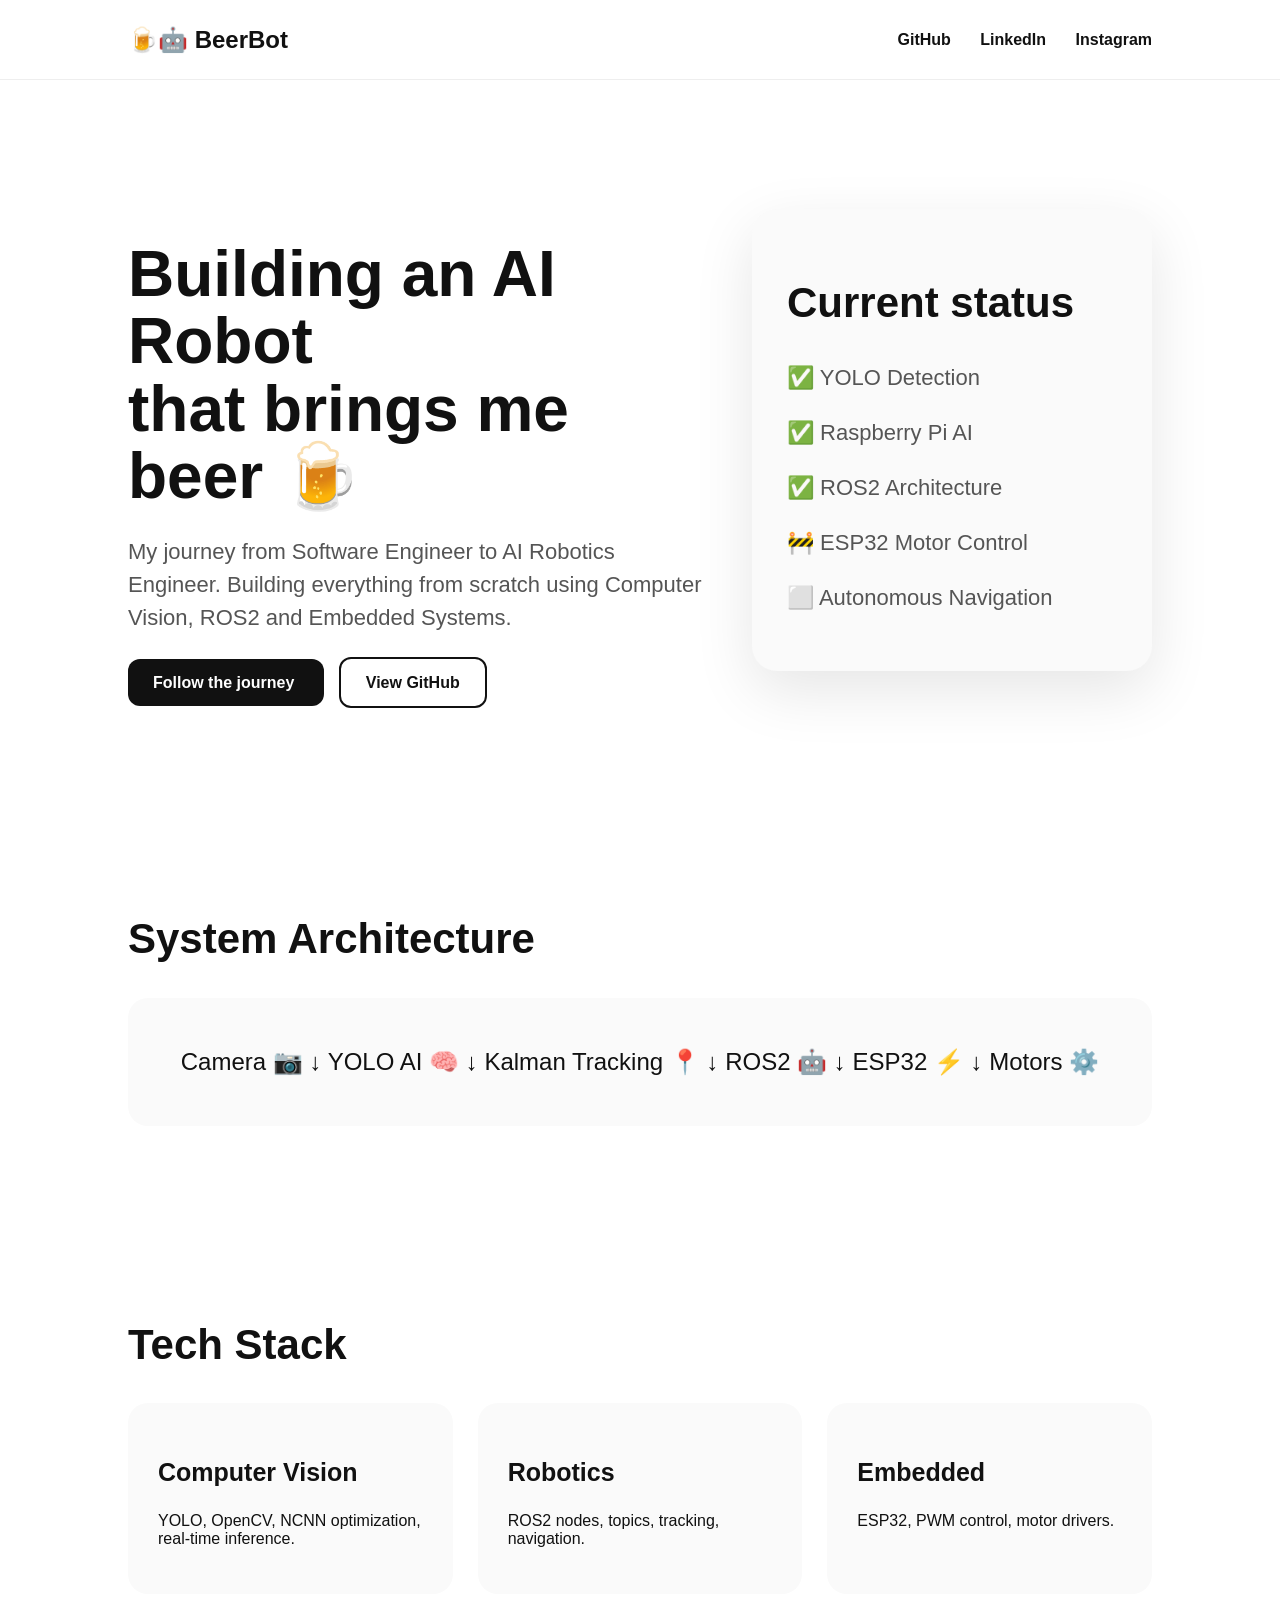
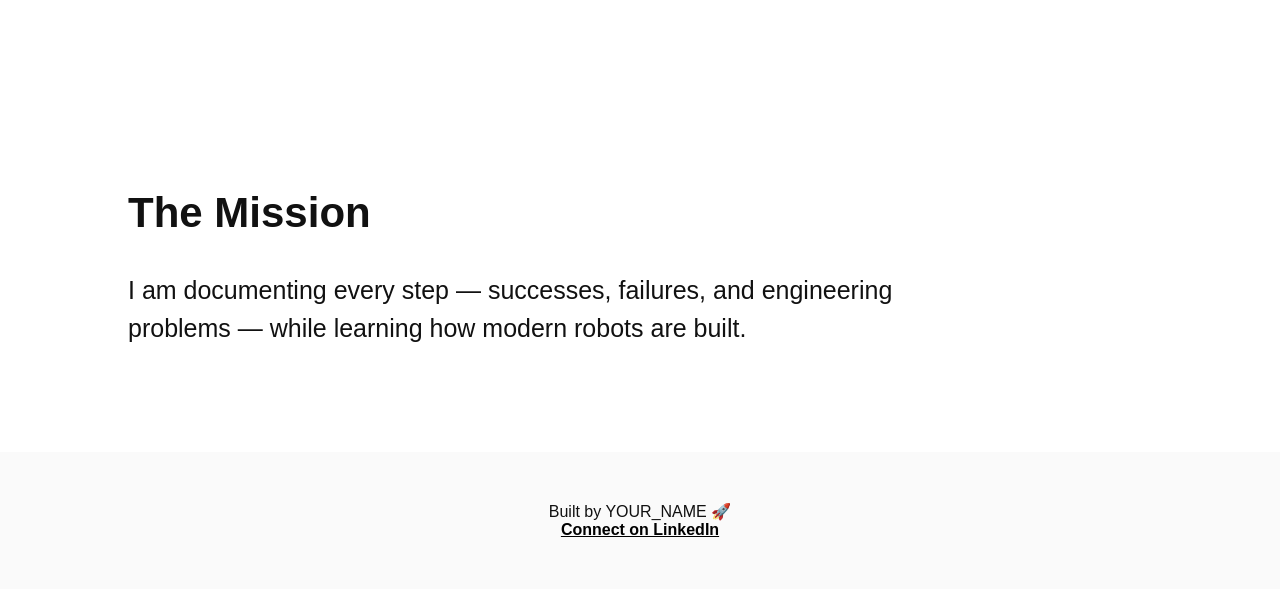
==== docs/index.html @ 92f9ce29 "second version" ====
<!DOCTYPE html>
<html lang="en">

<head>
    <meta charset="UTF-8">

    <title>AI Beer Robot</title>

    <link rel="stylesheet" href="style.css">
</head>


<body>

<nav>
    <div class="logo">
        🍺🤖 BeerBot
    </div>

    <div class="links">
        <a href="https://github.com/samrondzel/beer_robot">GitHub</a>
        <a href="https://www.linkedin.com/in/samrondel/">LinkedIn</a>
        <a href="https://www.instagram.com/samrondzel/">Instagram</a>
    </div>
</nav>


<section class="hero">

    <div>

        <h1>
            Building an AI Robot<br>
            that brings me beer 🍺
        </h1>

        <p>
            My journey from Software Engineer to AI Robotics Engineer.
            Building everything from scratch using Computer Vision,
            ROS2 and Embedded Systems.
        </p>


        <div class="buttons">

            <a class="primary" href="#">
                Follow the journey
            </a>

            <a class="secondary" href="#">
                View GitHub
            </a>

        </div>

    </div>


    <div class="robot-card">

        <h2>Current status</h2>

        <p>✅ YOLO Detection</p>
        <p>✅ Raspberry Pi AI</p>
        <p>✅ ROS2 Architecture</p>
        <p>🚧 ESP32 Motor Control</p>
        <p>⬜ Autonomous Navigation</p>

    </div>


</section>



<section>

<h2>System Architecture</h2>


<div class="architecture">

Camera 📷

↓

YOLO AI 🧠

↓

Kalman Tracking 📍

↓

ROS2 🤖

↓

ESP32 ⚡

↓

Motors ⚙️

</div>

</section>



<section>

<h2>Tech Stack</h2>


<div class="grid">


<div class="card">
<h3>Computer Vision</h3>
<p>
YOLO, OpenCV, NCNN optimization,
real-time inference.
</p>
</div>


<div class="card">
<h3>Robotics</h3>
<p>
ROS2 nodes, topics, tracking,
navigation.
</p>
</div>


<div class="card">
<h3>Embedded</h3>
<p>
ESP32, PWM control,
motor drivers.
</p>
</div>


</div>

</section>



<section>

<h2>The Mission</h2>

<p class="big-text">

I am documenting every step — successes, failures,
and engineering problems — while learning how modern robots are built.

</p>


</section>


<footer>

Built by YOUR_NAME 🚀

<br>

<a href="https://linkedin.com/in/YOUR_LINKEDIN">
Connect on LinkedIn
</a>

</footer>



</body>

</html>
---- docs/style.css ----
* {
    box-sizing: border-box;
}


body {

    margin: 0;

    font-family:
    -apple-system,
    BlinkMacSystemFont,
    "Segoe UI",
    Arial,
    sans-serif;

    background: white;

    color: #111;

}



nav {

    height: 80px;

    display: flex;

    justify-content: space-between;

    align-items: center;

    padding:

    0 10%;

    border-bottom:

    1px solid #eee;

}



.logo {

    font-size: 24px;

    font-weight: 800;

}



.links a {

    margin-left: 25px;

    color: #111;

    text-decoration: none;

    font-weight: 600;

}





.hero {

    min-height: 80vh;

    display: grid;

    grid-template-columns:

    1fr 400px;

    gap: 50px;

    align-items: center;

    padding:

    80px 10%;

}



h1 {

    font-size:

    64px;

    line-height:

    1.05;

    margin-bottom:

    25px;

}



.hero p {

    font-size:

    22px;

    line-height:

    1.5;

    color:

    #555;

}





.buttons {

    margin-top:

    40px;

}



.buttons a {

    padding:

    15px 25px;

    border-radius:

    12px;

    margin-right:

    15px;

    text-decoration:

    none;

    font-weight:

    bold;

}



.primary {

    background:

    #111;

    color:

    white;

}



.secondary {

    border:

    2px solid #111;

    color:

    #111;

}





.robot-card {

    background:

    #fafafa;

    padding:

    35px;

    border-radius:

    25px;

    box-shadow:

    0 20px 60px rgba(0,0,0,.1);

}



section {

    padding:

    80px 10%;

}



section h2 {

    font-size:

    42px;

}



.architecture {

    background:

    #fafafa;

    padding:

    40px;

    border-radius:

    20px;

    font-size:

    24px;

    line-height:

    2;

    text-align:

    center;

}





.grid {

    display:

    grid;

    grid-template-columns:

    repeat(3,1fr);

    gap:

    25px;

}



.card {

    padding:

    30px;

    border-radius:

    20px;

    background:

    #fafafa;

}



.card h3 {

    font-size:

    25px;

}



.big-text {

    max-width:

    800px;

    font-size:

    25px;

    line-height:

    1.5;

}



footer {

    padding:

    50px;

    text-align:

    center;

    background:

    #fafafa;

}



footer a {

    color:

    black;

    font-weight:

    bold;

}






@media(max-width:900px){


.hero {

grid-template-columns:

1fr;

}


.grid {

grid-template-columns:

1fr;

}


h1 {

font-size:

45px;

}


}
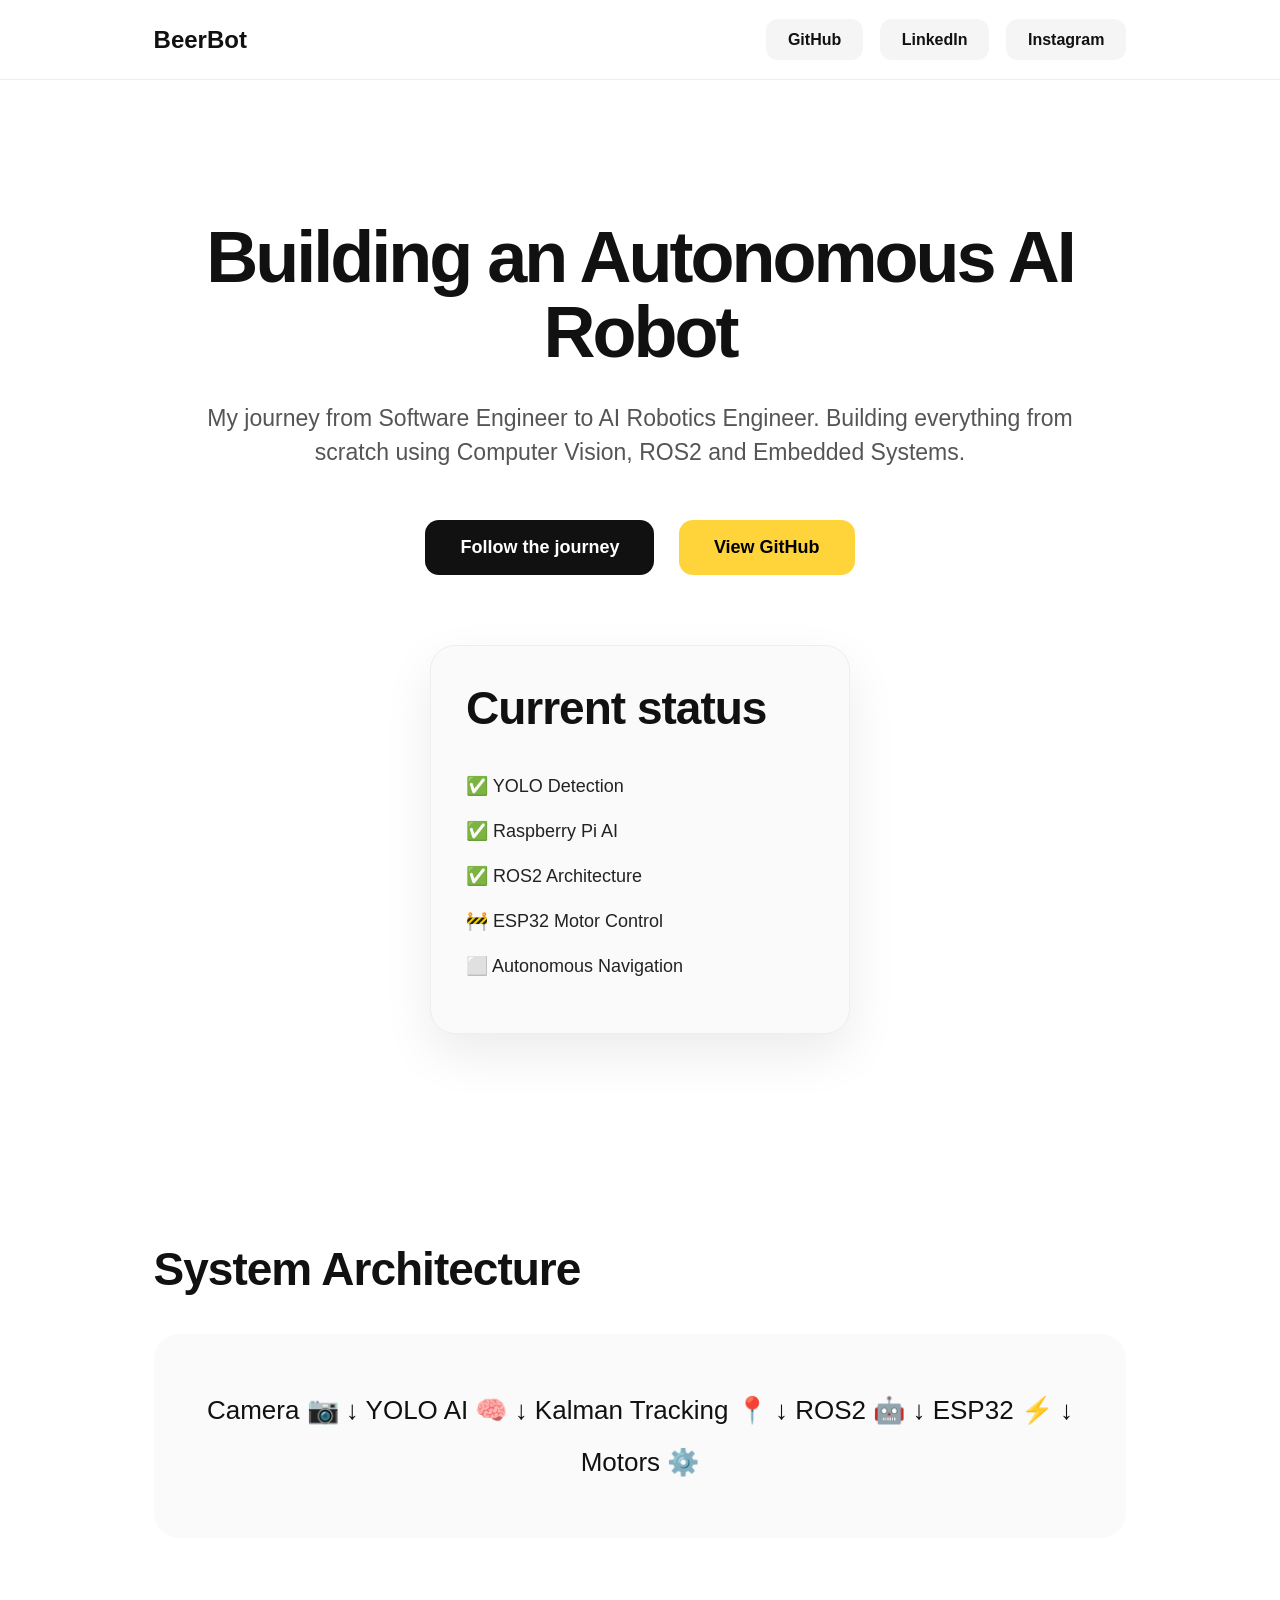
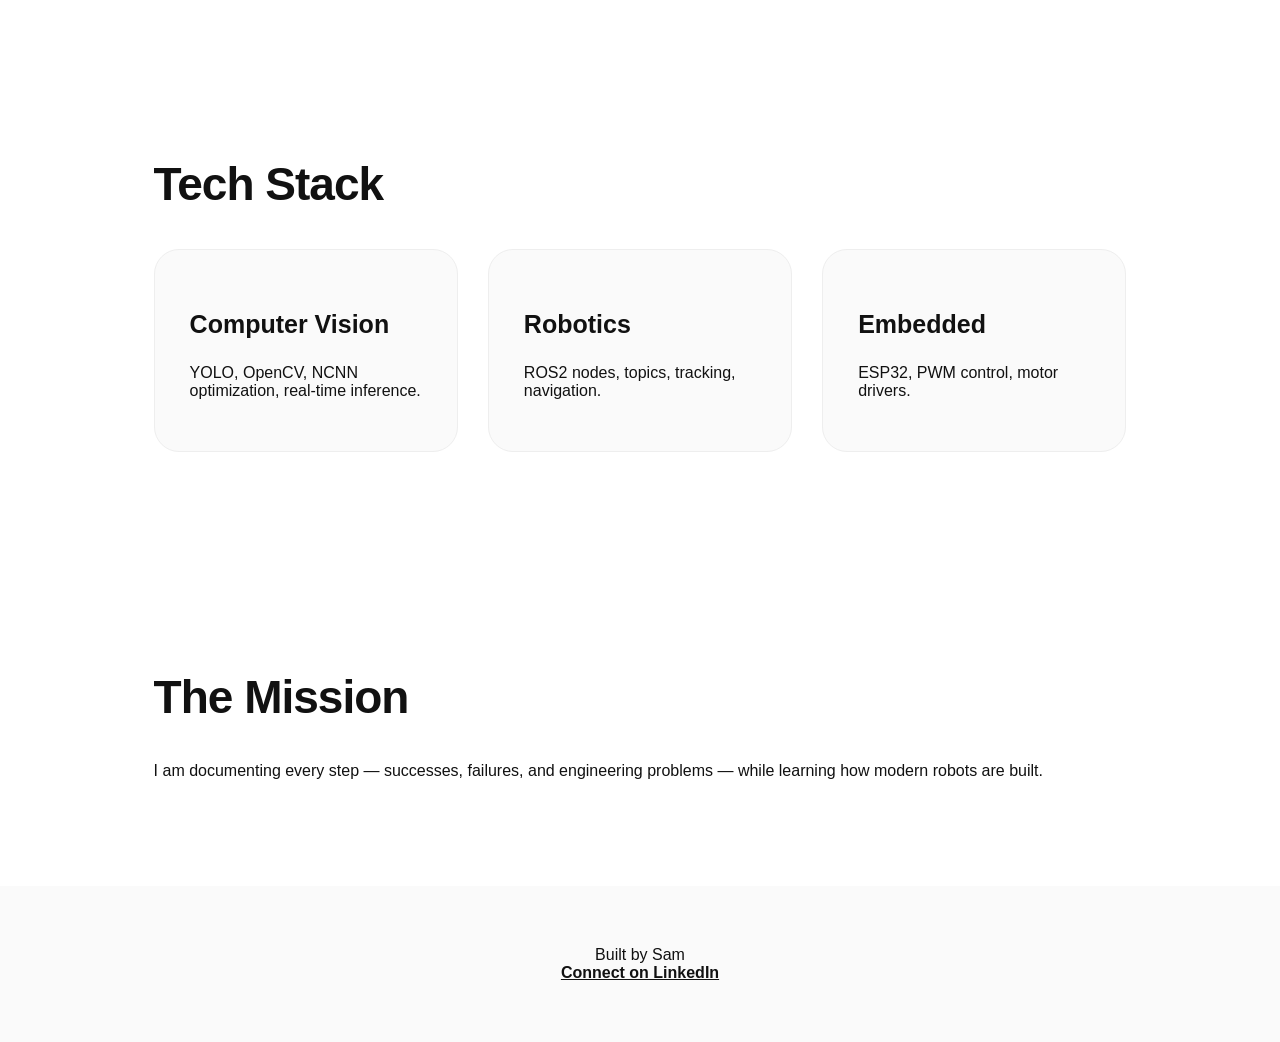
==== commit 385ea68e: "corrected html" ====
--- a/docs/index.html
+++ b/docs/index.html
@@ -14,7 +14,7 @@
 
 <nav>
     <div class="logo">
-        🍺🤖 BeerBot
+        BeerBot
     </div>
 
     <div class="links">
@@ -30,8 +30,7 @@
     <div>
 
         <h1>
-            Building an AI Robot<br>
-            that brings me beer 🍺
+            Building an Autonomous AI Robot
         </h1>
 
         <p>
@@ -166,11 +165,11 @@
 
 <footer>
 
-Built by YOUR_NAME 🚀
+Built by Sam
 
 <br>
 
-<a href="https://linkedin.com/in/YOUR_LINKEDIN">
+<a href="https://www.linkedin.com/in/samrondel/">
 Connect on LinkedIn
 </a>
 
--- a/docs/style.css
+++ b/docs/style.css
@@ -2,401 +2,347 @@
     box-sizing: border-box;
 }
 
-
 body {
-
     margin: 0;
 
     font-family:
-    -apple-system,
-    BlinkMacSystemFont,
-    "Segoe UI",
-    Arial,
-    sans-serif;
+        -apple-system,
+        BlinkMacSystemFont,
+        "Segoe UI",
+        Arial,
+        sans-serif;
+
+    background: #ffffff;
+    color: #111;
+}
+
+
+/* NAVBAR */
+
+nav {
+    height: 80px;
+
+    display: flex;
+    justify-content: space-between;
+    align-items: center;
+
+    padding: 0 12%;
 
     background: white;
 
+    border-bottom: 1px solid #eee;
+}
+
+
+.logo {
+    font-size: 24px;
+    font-weight: 800;
+}
+
+
+.links a {
+
+    margin-left: 12px;
+
+    padding: 12px 22px;
+
+    border-radius: 12px;
+
+    background: #f5f5f5;
+
     color: #111;
 
-}
-
-
-
-nav {
-
-    height: 80px;
+    text-decoration: none;
+
+    font-weight: 600;
+
+    transition: .2s;
+}
+
+
+.links a:hover {
+    background: #ffd43b;
+}
+
+
+/* HERO */
+
+
+.hero {
+
+    min-height: 85vh;
 
     display: flex;
 
-    justify-content: space-between;
+    flex-direction: column;
+
+    justify-content: center;
 
     align-items: center;
 
-    padding:
-
-    0 10%;
-
-    border-bottom:
-
-    1px solid #eee;
-
-}
-
-
-
-.logo {
-
-    font-size: 24px;
-
-    font-weight: 800;
-
-}
-
-
-
-.links a {
-
-    margin-left: 25px;
+    text-align: center;
+
+    padding: 80px 15%;
+
+}
+
+
+h1 {
+
+    max-width: 1000px;
+
+    font-size: 72px;
+
+    line-height: 1.05;
+
+    margin-bottom: 30px;
+
+    letter-spacing: -3px;
+
+}
+
+
+.hero p {
+
+    max-width: 900px;
+
+    font-size: 23px;
+
+    line-height: 1.5;
+
+    color: #555;
+
+}
+
+
+
+/* BUTTONS */
+
+
+.buttons {
+
+    margin-top: 40px;
+
+}
+
+
+.buttons a {
+
+    display: inline-block;
+
+    padding: 17px 35px;
+
+    margin: 10px;
+
+    border-radius: 14px;
+
+    text-decoration: none;
+
+    font-weight: 700;
+
+    font-size: 18px;
+
+}
+
+
+
+.primary {
+
+    background: #111;
+
+    color: white;
+
+}
+
+
+
+.secondary {
+
+    background: #ffd43b;
+
+    color: black;
+
+}
+
+
+
+/* STATUS CARD */
+
+
+.robot-card {
+
+    margin-top: 60px;
+
+    width: 420px;
+
+    background: #fafafa;
+
+    border: 1px solid #eee;
+
+    border-radius: 25px;
+
+    padding: 35px;
+
+    box-shadow:
+        0 20px 50px rgba(0,0,0,.08);
+
+    text-align: left;
+
+}
+
+
+.robot-card h2 {
+
+    margin-top: 0;
+
+}
+
+
+
+.robot-card p {
+
+    font-size: 18px;
+
+    color: #222;
+
+}
+
+
+
+/* SECTIONS */
+
+
+section {
+
+    padding: 90px 12%;
+
+}
+
+
+section h2 {
+
+    font-size: 46px;
+
+    letter-spacing: -1px;
+
+}
+
+
+
+.architecture {
+
+    background: #fafafa;
+
+    border-radius: 25px;
+
+    padding: 50px;
+
+    text-align: center;
+
+    font-size: 26px;
+
+    line-height: 2;
+
+}
+
+
+
+/* CARDS */
+
+
+.grid {
+
+    display: grid;
+
+    grid-template-columns:
+        repeat(3,1fr);
+
+    gap: 30px;
+
+}
+
+
+
+.card {
+
+    padding: 35px;
+
+    border-radius: 25px;
+
+    background: #fafafa;
+
+    border: 1px solid #eee;
+
+}
+
+
+
+.card h3 {
+
+    font-size: 25px;
+
+}
+
+
+
+/* FOOTER */
+
+
+footer {
+
+    padding: 60px;
+
+    text-align: center;
+
+    background: #fafafa;
+
+}
+
+
+
+footer a {
 
     color: #111;
 
-    text-decoration: none;
-
-    font-weight: 600;
-
-}
-
-
-
-
-
-.hero {
-
-    min-height: 80vh;
-
-    display: grid;
-
-    grid-template-columns:
-
-    1fr 400px;
-
-    gap: 50px;
-
-    align-items: center;
-
-    padding:
-
-    80px 10%;
-
-}
-
-
-
-h1 {
-
-    font-size:
-
-    64px;
-
-    line-height:
-
-    1.05;
-
-    margin-bottom:
-
-    25px;
-
-}
-
-
-
-.hero p {
-
-    font-size:
-
-    22px;
-
-    line-height:
-
-    1.5;
-
-    color:
-
-    #555;
-
-}
-
-
-
-
-
-.buttons {
-
-    margin-top:
-
-    40px;
-
-}
-
-
-
-.buttons a {
-
-    padding:
-
-    15px 25px;
-
-    border-radius:
-
-    12px;
-
-    margin-right:
-
-    15px;
-
-    text-decoration:
-
-    none;
-
-    font-weight:
-
-    bold;
-
-}
-
-
-
-.primary {
-
-    background:
-
-    #111;
-
-    color:
-
-    white;
-
-}
-
-
-
-.secondary {
-
-    border:
-
-    2px solid #111;
-
-    color:
-
-    #111;
-
-}
-
-
-
-
-
-.robot-card {
-
-    background:
-
-    #fafafa;
-
-    padding:
-
-    35px;
-
-    border-radius:
-
-    25px;
-
-    box-shadow:
-
-    0 20px 60px rgba(0,0,0,.1);
-
-}
-
-
-
-section {
-
-    padding:
-
-    80px 10%;
-
-}
-
-
-
-section h2 {
-
-    font-size:
-
-    42px;
-
-}
-
-
-
-.architecture {
-
-    background:
-
-    #fafafa;
-
-    padding:
-
-    40px;
-
-    border-radius:
-
-    20px;
-
-    font-size:
-
-    24px;
-
-    line-height:
-
-    2;
-
-    text-align:
-
-    center;
-
-}
-
-
-
-
-
-.grid {
-
-    display:
-
-    grid;
-
-    grid-template-columns:
-
-    repeat(3,1fr);
-
-    gap:
-
-    25px;
-
-}
-
-
-
-.card {
-
-    padding:
-
-    30px;
-
-    border-radius:
-
-    20px;
-
-    background:
-
-    #fafafa;
-
-}
-
-
-
-.card h3 {
-
-    font-size:
-
-    25px;
-
-}
-
-
-
-.big-text {
-
-    max-width:
-
-    800px;
-
-    font-size:
-
-    25px;
-
-    line-height:
-
-    1.5;
-
-}
-
-
-
-footer {
-
-    padding:
-
-    50px;
-
-    text-align:
-
-    center;
-
-    background:
-
-    #fafafa;
-
-}
-
-
-
-footer a {
-
-    color:
-
-    black;
-
-    font-weight:
-
-    bold;
-
-}
-
-
-
-
+    font-weight: bold;
+
+}
+
+
+
+/* MOBILE */
 
 
 @media(max-width:900px){
 
-
-.hero {
-
-grid-template-columns:
-
-1fr;
-
-}
-
-
-.grid {
-
-grid-template-columns:
-
-1fr;
-
-}
-
-
-h1 {
-
-font-size:
-
-45px;
-
-}
-
+    h1 {
+        font-size: 48px;
+    }
+
+
+    .grid {
+        grid-template-columns: 1fr;
+    }
+
+
+    nav {
+
+        padding: 0 5%;
+
+    }
+
+
+    .links a {
+
+        padding: 8px 12px;
+
+    }
+
+
+    .robot-card {
+
+        width: 100%;
+
+    }
 
 }
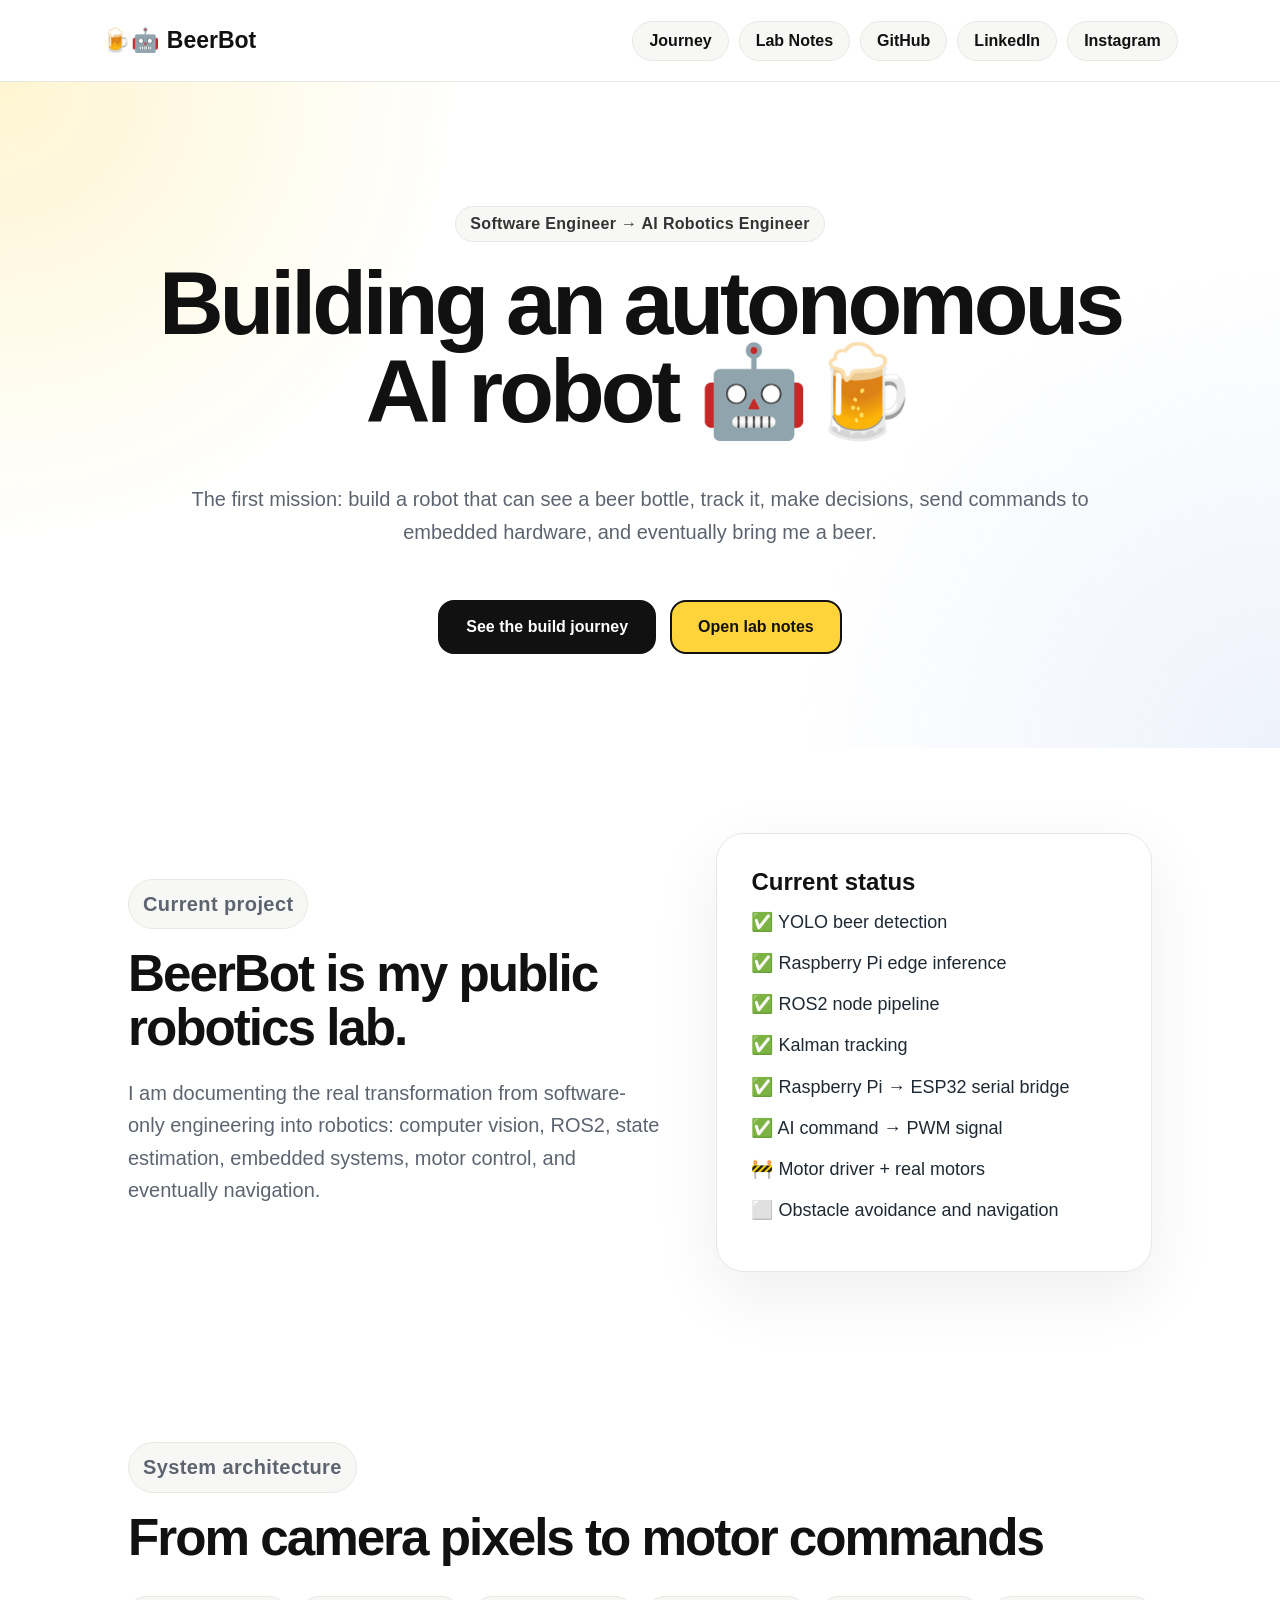
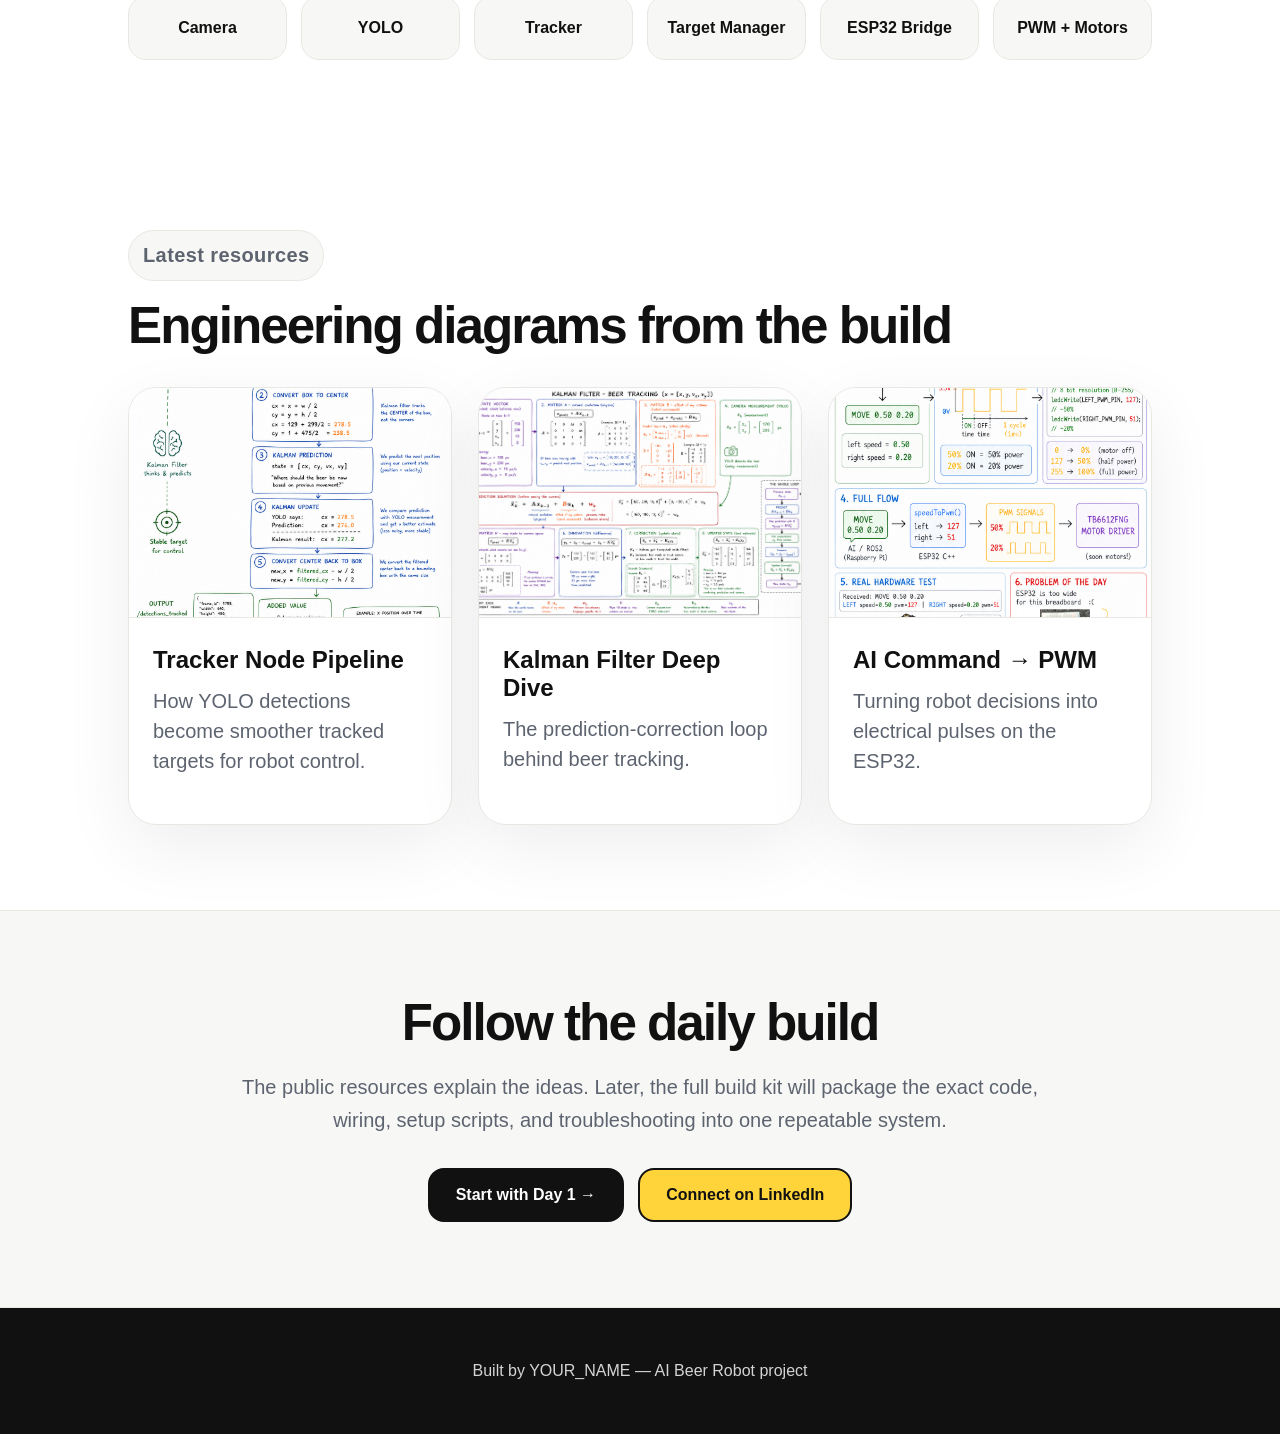
==== commit 52575a7f: "new docs" ====
--- a/docs/index.html
+++ b/docs/index.html
@@ -1,182 +1,109 @@
 <!DOCTYPE html>
 <html lang="en">
+<head>
+  <meta charset="UTF-8" />
+  <meta name="viewport" content="width=device-width, initial-scale=1.0" />
+  <title>BeerBot — AI Robotics Journey</title>
+  <link rel="stylesheet" href="style.css" />
+</head>
+<body>
+  <nav class="nav">
+    <a class="logo" href="index.html">🍺🤖 BeerBot</a>
+    <div class="links">
+      <a href="journey.html">Journey</a>
+      <a href="notes.html">Lab Notes</a>
+      <a href="https://github.com/YOUR_GITHUB" target="_blank" rel="noopener noreferrer">GitHub</a>
+      <a href="https://linkedin.com/in/YOUR_LINKEDIN" target="_blank" rel="noopener noreferrer">LinkedIn</a>
+      <a href="https://instagram.com/YOUR_INSTAGRAM" target="_blank" rel="noopener noreferrer">Instagram</a>
+    </div>
+  </nav>
 
-<head>
-    <meta charset="UTF-8">
+  <main>
+    <section class="hero">
+      <p class="eyebrow">Software Engineer → AI Robotics Engineer</p>
+      <h1>Building an autonomous AI robot 🤖🍺</h1>
+      <p class="hero-text">
+        The first mission: build a robot that can see a beer bottle, track it, make decisions,
+        send commands to embedded hardware, and eventually bring me a beer.
+      </p>
+      <div class="buttons">
+        <a class="primary" href="journey.html">See the build journey</a>
+        <a class="secondary" href="notes.html">Open lab notes</a>
+      </div>
+    </section>
 
-    <title>AI Beer Robot</title>
+    <section class="section two-col">
+      <div>
+        <p class="eyebrow">Current project</p>
+        <h2>BeerBot is my public robotics lab.</h2>
+        <p>
+          I am documenting the real transformation from software-only engineering into robotics:
+          computer vision, ROS2, state estimation, embedded systems, motor control, and eventually navigation.
+        </p>
+      </div>
+      <div class="status-card">
+        <h3>Current status</h3>
+        <p>✅ YOLO beer detection</p>
+        <p>✅ Raspberry Pi edge inference</p>
+        <p>✅ ROS2 node pipeline</p>
+        <p>✅ Kalman tracking</p>
+        <p>✅ Raspberry Pi → ESP32 serial bridge</p>
+        <p>✅ AI command → PWM signal</p>
+        <p>🚧 Motor driver + real motors</p>
+        <p>⬜ Obstacle avoidance and navigation</p>
+      </div>
+    </section>
 
-    <link rel="stylesheet" href="style.css">
-</head>
+    <section class="section">
+      <p class="eyebrow">System architecture</p>
+      <h2>From camera pixels to motor commands</h2>
+      <div class="flow">
+        <span>Camera</span>
+        <span>YOLO</span>
+        <span>Tracker</span>
+        <span>Target Manager</span>
+        <span>ESP32 Bridge</span>
+        <span>PWM + Motors</span>
+      </div>
+    </section>
 
+    <section class="section">
+      <p class="eyebrow">Latest resources</p>
+      <h2>Engineering diagrams from the build</h2>
+      <div class="grid">
+        <a class="card-link" href="notes.html#tracker-node">
+          <img src="assets/tracker-node-pipeline.png" alt="Tracker node pipeline diagram" />
+          <h3>Tracker Node Pipeline</h3>
+          <p>How YOLO detections become smoother tracked targets for robot control.</p>
+        </a>
+        <a class="card-link" href="notes.html#kalman-filter">
+          <img src="assets/kalman-filter-deep-dive.png" alt="Kalman filter explanation" />
+          <h3>Kalman Filter Deep Dive</h3>
+          <p>The prediction-correction loop behind beer tracking.</p>
+        </a>
+        <a class="card-link" href="journey.html#day20">
+          <img src="assets/day20-ai-command-to-pwm.png" alt="AI command to PWM signal diagram" />
+          <h3>AI Command → PWM</h3>
+          <p>Turning robot decisions into electrical pulses on the ESP32.</p>
+        </a>
+      </div>
+    </section>
 
-<body>
+    <section class="section cta">
+      <h2>Follow the daily build</h2>
+      <p>
+        The public resources explain the ideas. Later, the full build kit will package the exact code,
+        wiring, setup scripts, and troubleshooting into one repeatable system.
+      </p>
+      <div class="buttons">
+        <a class="primary" href="journey.html">Start with Day 1 →</a>
+        <a class="secondary" href="https://linkedin.com/in/YOUR_LINKEDIN" target="_blank" rel="noopener noreferrer">Connect on LinkedIn</a>
+      </div>
+    </section>
+  </main>
 
-<nav>
-    <div class="logo">
-        BeerBot
-    </div>
-
-    <div class="links">
-        <a href="https://github.com/samrondzel/beer_robot">GitHub</a>
-        <a href="https://www.linkedin.com/in/samrondel/">LinkedIn</a>
-        <a href="https://www.instagram.com/samrondzel/">Instagram</a>
-    </div>
-</nav>
-
-
-<section class="hero">
-
-    <div>
-
-        <h1>
-            Building an Autonomous AI Robot
-        </h1>
-
-        <p>
-            My journey from Software Engineer to AI Robotics Engineer.
-            Building everything from scratch using Computer Vision,
-            ROS2 and Embedded Systems.
-        </p>
-
-
-        <div class="buttons">
-
-            <a class="primary" href="#">
-                Follow the journey
-            </a>
-
-            <a class="secondary" href="#">
-                View GitHub
-            </a>
-
-        </div>
-
-    </div>
-
-
-    <div class="robot-card">
-
-        <h2>Current status</h2>
-
-        <p>✅ YOLO Detection</p>
-        <p>✅ Raspberry Pi AI</p>
-        <p>✅ ROS2 Architecture</p>
-        <p>🚧 ESP32 Motor Control</p>
-        <p>⬜ Autonomous Navigation</p>
-
-    </div>
-
-
-</section>
-
-
-
-<section>
-
-<h2>System Architecture</h2>
-
-
-<div class="architecture">
-
-Camera 📷
-
-↓
-
-YOLO AI 🧠
-
-↓
-
-Kalman Tracking 📍
-
-↓
-
-ROS2 🤖
-
-↓
-
-ESP32 ⚡
-
-↓
-
-Motors ⚙️
-
-</div>
-
-</section>
-
-
-
-<section>
-
-<h2>Tech Stack</h2>
-
-
-<div class="grid">
-
-
-<div class="card">
-<h3>Computer Vision</h3>
-<p>
-YOLO, OpenCV, NCNN optimization,
-real-time inference.
-</p>
-</div>
-
-
-<div class="card">
-<h3>Robotics</h3>
-<p>
-ROS2 nodes, topics, tracking,
-navigation.
-</p>
-</div>
-
-
-<div class="card">
-<h3>Embedded</h3>
-<p>
-ESP32, PWM control,
-motor drivers.
-</p>
-</div>
-
-
-</div>
-
-</section>
-
-
-
-<section>
-
-<h2>The Mission</h2>
-
-<p class="big-text">
-
-I am documenting every step — successes, failures,
-and engineering problems — while learning how modern robots are built.
-
-</p>
-
-
-</section>
-
-
-<footer>
-
-Built by Sam
-
-<br>
-
-<a href="https://www.linkedin.com/in/samrondel/">
-Connect on LinkedIn
-</a>
-
-</footer>
-
-
-
+  <footer>
+    <p>Built by YOUR_NAME — AI Beer Robot project</p>
+  </footer>
 </body>
-
-</html>+</html>
--- a/docs/style.css
+++ b/docs/style.css
@@ -1,348 +1,388 @@
 * {
-    box-sizing: border-box;
+  box-sizing: border-box;
+}
+
+:root {
+  --text: #111111;
+  --muted: #5d6470;
+  --soft: #f7f7f5;
+  --line: #e8e8e2;
+  --yellow: #ffd43b;
+  --blue: #2458d3;
+  --green: #0a7a32;
+}
+
+html {
+  scroll-behavior: smooth;
 }
 
 body {
-    margin: 0;
-
-    font-family:
-        -apple-system,
-        BlinkMacSystemFont,
-        "Segoe UI",
-        Arial,
-        sans-serif;
-
-    background: #ffffff;
-    color: #111;
-}
-
-
-/* NAVBAR */
-
-nav {
-    height: 80px;
-
-    display: flex;
-    justify-content: space-between;
-    align-items: center;
-
-    padding: 0 12%;
-
-    background: white;
-
-    border-bottom: 1px solid #eee;
-}
-
+  margin: 0;
+  font-family: -apple-system, BlinkMacSystemFont, "Segoe UI", Arial, sans-serif;
+  background: #ffffff;
+  color: var(--text);
+}
+
+a {
+  color: inherit;
+}
+
+.nav {
+  min-height: 82px;
+  display: flex;
+  justify-content: space-between;
+  align-items: center;
+  padding: 0 8%;
+  border-bottom: 1px solid var(--line);
+  background: rgba(255,255,255,.88);
+  backdrop-filter: blur(12px);
+  position: sticky;
+  top: 0;
+  z-index: 10;
+}
 
 .logo {
-    font-size: 24px;
-    font-weight: 800;
-}
-
+  font-size: 23px;
+  font-weight: 900;
+  text-decoration: none;
+  white-space: nowrap;
+}
+
+.links {
+  display: flex;
+  gap: 10px;
+  flex-wrap: wrap;
+  justify-content: flex-end;
+}
 
 .links a {
-
-    margin-left: 12px;
-
-    padding: 12px 22px;
-
-    border-radius: 12px;
-
-    background: #f5f5f5;
-
-    color: #111;
-
-    text-decoration: none;
-
-    font-weight: 600;
-
-    transition: .2s;
-}
-
+  padding: 10px 16px;
+  border-radius: 999px;
+  background: var(--soft);
+  border: 1px solid var(--line);
+  text-decoration: none;
+  font-weight: 700;
+  transition: .18s ease;
+}
 
 .links a:hover {
-    background: #ffd43b;
-}
-
-
-/* HERO */
-
+  background: var(--yellow);
+  transform: translateY(-1px);
+}
+
+.hero,
+.page-hero {
+  padding: 110px 10% 80px;
+  text-align: center;
+}
 
 .hero {
-
-    min-height: 85vh;
-
-    display: flex;
-
+  min-height: 74vh;
+  display: flex;
+  flex-direction: column;
+  justify-content: center;
+  align-items: center;
+  background:
+    radial-gradient(circle at top left, rgba(255,212,59,.23), transparent 32%),
+    radial-gradient(circle at bottom right, rgba(36,88,211,.08), transparent 34%);
+}
+
+.eyebrow {
+  display: inline-block;
+  margin: 0 0 18px;
+  padding: 8px 14px;
+  border-radius: 999px;
+  background: var(--soft);
+  border: 1px solid var(--line);
+  color: #333;
+  font-weight: 800;
+  letter-spacing: .02em;
+}
+
+h1 {
+  max-width: 1050px;
+  margin: 0 auto 28px;
+  font-size: clamp(46px, 7vw, 92px);
+  line-height: .98;
+  letter-spacing: -4px;
+}
+
+h2 {
+  margin: 0 0 22px;
+  font-size: clamp(32px, 4vw, 54px);
+  line-height: 1.05;
+  letter-spacing: -2px;
+}
+
+h3 {
+  font-size: 24px;
+  margin: 0 0 12px;
+}
+
+.hero-text,
+.page-hero p,
+.section p,
+.day-card p,
+.note-card p {
+  color: var(--muted);
+  font-size: 20px;
+  line-height: 1.62;
+}
+
+.hero-text,
+.page-hero p {
+  max-width: 920px;
+  margin-left: auto;
+  margin-right: auto;
+}
+
+.buttons {
+  margin-top: 32px;
+  display: flex;
+  gap: 14px;
+  justify-content: center;
+  flex-wrap: wrap;
+}
+
+.buttons a {
+  display: inline-block;
+  padding: 16px 26px;
+  border-radius: 16px;
+  font-weight: 850;
+  text-decoration: none;
+  border: 2px solid #111;
+  transition: .18s ease;
+}
+
+.buttons a:hover {
+  transform: translateY(-2px);
+  box-shadow: 0 12px 26px rgba(0,0,0,.09);
+}
+
+.primary {
+  background: #111;
+  color: #fff;
+}
+
+.secondary {
+  background: var(--yellow);
+  color: #111;
+}
+
+.section {
+  padding: 85px 10%;
+}
+
+.two-col {
+  display: grid;
+  grid-template-columns: 1.1fr .9fr;
+  gap: 56px;
+  align-items: center;
+}
+
+.status-card,
+.card-link,
+.day-card,
+.note-card {
+  background: #fff;
+  border: 1px solid var(--line);
+  border-radius: 28px;
+  box-shadow: 0 22px 70px rgba(0,0,0,.07);
+}
+
+.status-card {
+  padding: 34px;
+}
+
+.status-card p {
+  color: #1f2933;
+  font-size: 18px;
+  margin: 12px 0;
+}
+
+.flow {
+  display: grid;
+  grid-template-columns: repeat(6, minmax(130px, 1fr));
+  gap: 14px;
+  margin-top: 32px;
+}
+
+.flow span {
+  background: var(--soft);
+  border: 1px solid var(--line);
+  border-radius: 18px;
+  padding: 22px 14px;
+  text-align: center;
+  font-weight: 900;
+}
+
+.grid {
+  display: grid;
+  grid-template-columns: repeat(3, 1fr);
+  gap: 26px;
+  margin-top: 34px;
+}
+
+.card-link {
+  display: block;
+  overflow: hidden;
+  text-decoration: none;
+  transition: .18s ease;
+}
+
+.card-link:hover {
+  transform: translateY(-4px);
+  box-shadow: 0 26px 80px rgba(0,0,0,.12);
+}
+
+.card-link img {
+  width: 100%;
+  height: 230px;
+  object-fit: cover;
+  border-bottom: 1px solid var(--line);
+  background: var(--soft);
+}
+
+.card-link h3,
+.card-link p {
+  padding-left: 24px;
+  padding-right: 24px;
+}
+
+.card-link h3 {
+  padding-top: 24px;
+}
+
+.card-link p {
+  padding-bottom: 28px;
+  margin-top: 0;
+  color: var(--muted);
+  line-height: 1.5;
+}
+
+.cta {
+  text-align: center;
+  background: var(--soft);
+  border-top: 1px solid var(--line);
+  border-bottom: 1px solid var(--line);
+}
+
+.cta p {
+  max-width: 820px;
+  margin-left: auto;
+  margin-right: auto;
+}
+
+.timeline,
+.note-list {
+  padding: 20px 8% 90px;
+}
+
+.day-card,
+.note-card {
+  max-width: 1180px;
+  margin: 34px auto;
+  padding: 42px;
+}
+
+.day-meta,
+.tag {
+  display: inline-block;
+  margin-bottom: 18px;
+  padding: 8px 13px;
+  border-radius: 999px;
+  background: #fff3bf;
+  border: 1px solid #ffe066;
+  font-weight: 900;
+  color: #6f4f00;
+}
+
+.day-card img,
+.note-card img {
+  display: block;
+  width: 100%;
+  margin-top: 28px;
+  border-radius: 22px;
+  border: 1px solid var(--line);
+  box-shadow: 0 18px 54px rgba(0,0,0,.08);
+  background: #fff;
+}
+
+code {
+  background: var(--soft);
+  border: 1px solid var(--line);
+  border-radius: 8px;
+  padding: 2px 6px;
+  color: #111;
+}
+
+footer {
+  padding: 54px 10%;
+  text-align: center;
+  background: #111;
+  color: #fff;
+}
+
+footer p {
+  margin: 0;
+  color: rgba(255,255,255,.82);
+}
+
+@media (max-width: 980px) {
+  .nav {
+    align-items: flex-start;
     flex-direction: column;
-
-    justify-content: center;
-
-    align-items: center;
-
-    text-align: center;
-
-    padding: 80px 15%;
-
-}
-
-
-h1 {
-
-    max-width: 1000px;
-
-    font-size: 72px;
-
-    line-height: 1.05;
-
-    margin-bottom: 30px;
-
-    letter-spacing: -3px;
-
-}
-
-
-.hero p {
-
-    max-width: 900px;
-
-    font-size: 23px;
-
-    line-height: 1.5;
-
-    color: #555;
-
-}
-
-
-
-/* BUTTONS */
-
-
-.buttons {
-
-    margin-top: 40px;
-
-}
-
-
-.buttons a {
-
-    display: inline-block;
-
-    padding: 17px 35px;
-
-    margin: 10px;
-
-    border-radius: 14px;
-
-    text-decoration: none;
-
-    font-weight: 700;
-
-    font-size: 18px;
-
-}
-
-
-
-.primary {
-
-    background: #111;
-
-    color: white;
-
-}
-
-
-
-.secondary {
-
-    background: #ffd43b;
-
-    color: black;
-
-}
-
-
-
-/* STATUS CARD */
-
-
-.robot-card {
-
-    margin-top: 60px;
-
-    width: 420px;
-
-    background: #fafafa;
-
-    border: 1px solid #eee;
-
-    border-radius: 25px;
-
-    padding: 35px;
-
-    box-shadow:
-        0 20px 50px rgba(0,0,0,.08);
-
-    text-align: left;
-
-}
-
-
-.robot-card h2 {
-
-    margin-top: 0;
-
-}
-
-
-
-.robot-card p {
-
-    font-size: 18px;
-
-    color: #222;
-
-}
-
-
-
-/* SECTIONS */
-
-
-section {
-
-    padding: 90px 12%;
-
-}
-
-
-section h2 {
-
-    font-size: 46px;
-
-    letter-spacing: -1px;
-
-}
-
-
-
-.architecture {
-
-    background: #fafafa;
-
-    border-radius: 25px;
-
-    padding: 50px;
-
-    text-align: center;
-
-    font-size: 26px;
-
-    line-height: 2;
-
-}
-
-
-
-/* CARDS */
-
-
-.grid {
-
-    display: grid;
-
-    grid-template-columns:
-        repeat(3,1fr);
-
-    gap: 30px;
-
-}
-
-
-
-.card {
-
-    padding: 35px;
-
-    border-radius: 25px;
-
-    background: #fafafa;
-
-    border: 1px solid #eee;
-
-}
-
-
-
-.card h3 {
-
-    font-size: 25px;
-
-}
-
-
-
-/* FOOTER */
-
-
-footer {
-
-    padding: 60px;
-
-    text-align: center;
-
-    background: #fafafa;
-
-}
-
-
-
-footer a {
-
-    color: #111;
-
-    font-weight: bold;
-
-}
-
-
-
-/* MOBILE */
-
-
-@media(max-width:900px){
-
-    h1 {
-        font-size: 48px;
-    }
-
-
-    .grid {
-        grid-template-columns: 1fr;
-    }
-
-
-    nav {
-
-        padding: 0 5%;
-
-    }
-
-
-    .links a {
-
-        padding: 8px 12px;
-
-    }
-
-
-    .robot-card {
-
-        width: 100%;
-
-    }
-
-}+    padding: 20px 6%;
+    gap: 14px;
+  }
+
+  .links {
+    justify-content: flex-start;
+  }
+
+  h1 {
+    letter-spacing: -2px;
+  }
+
+  .two-col,
+  .grid {
+    grid-template-columns: 1fr;
+  }
+
+  .flow {
+    grid-template-columns: 1fr 1fr;
+  }
+
+  .hero,
+  .page-hero,
+  .section {
+    padding-left: 6%;
+    padding-right: 6%;
+  }
+
+  .timeline,
+  .note-list {
+    padding-left: 4%;
+    padding-right: 4%;
+  }
+
+  .day-card,
+  .note-card {
+    padding: 24px;
+  }
+}
+
+@media (max-width: 560px) {
+  .flow {
+    grid-template-columns: 1fr;
+  }
+
+  .links a {
+    font-size: 14px;
+    padding: 8px 12px;
+  }
+
+  .card-link img {
+    height: 170px;
+  }
+}
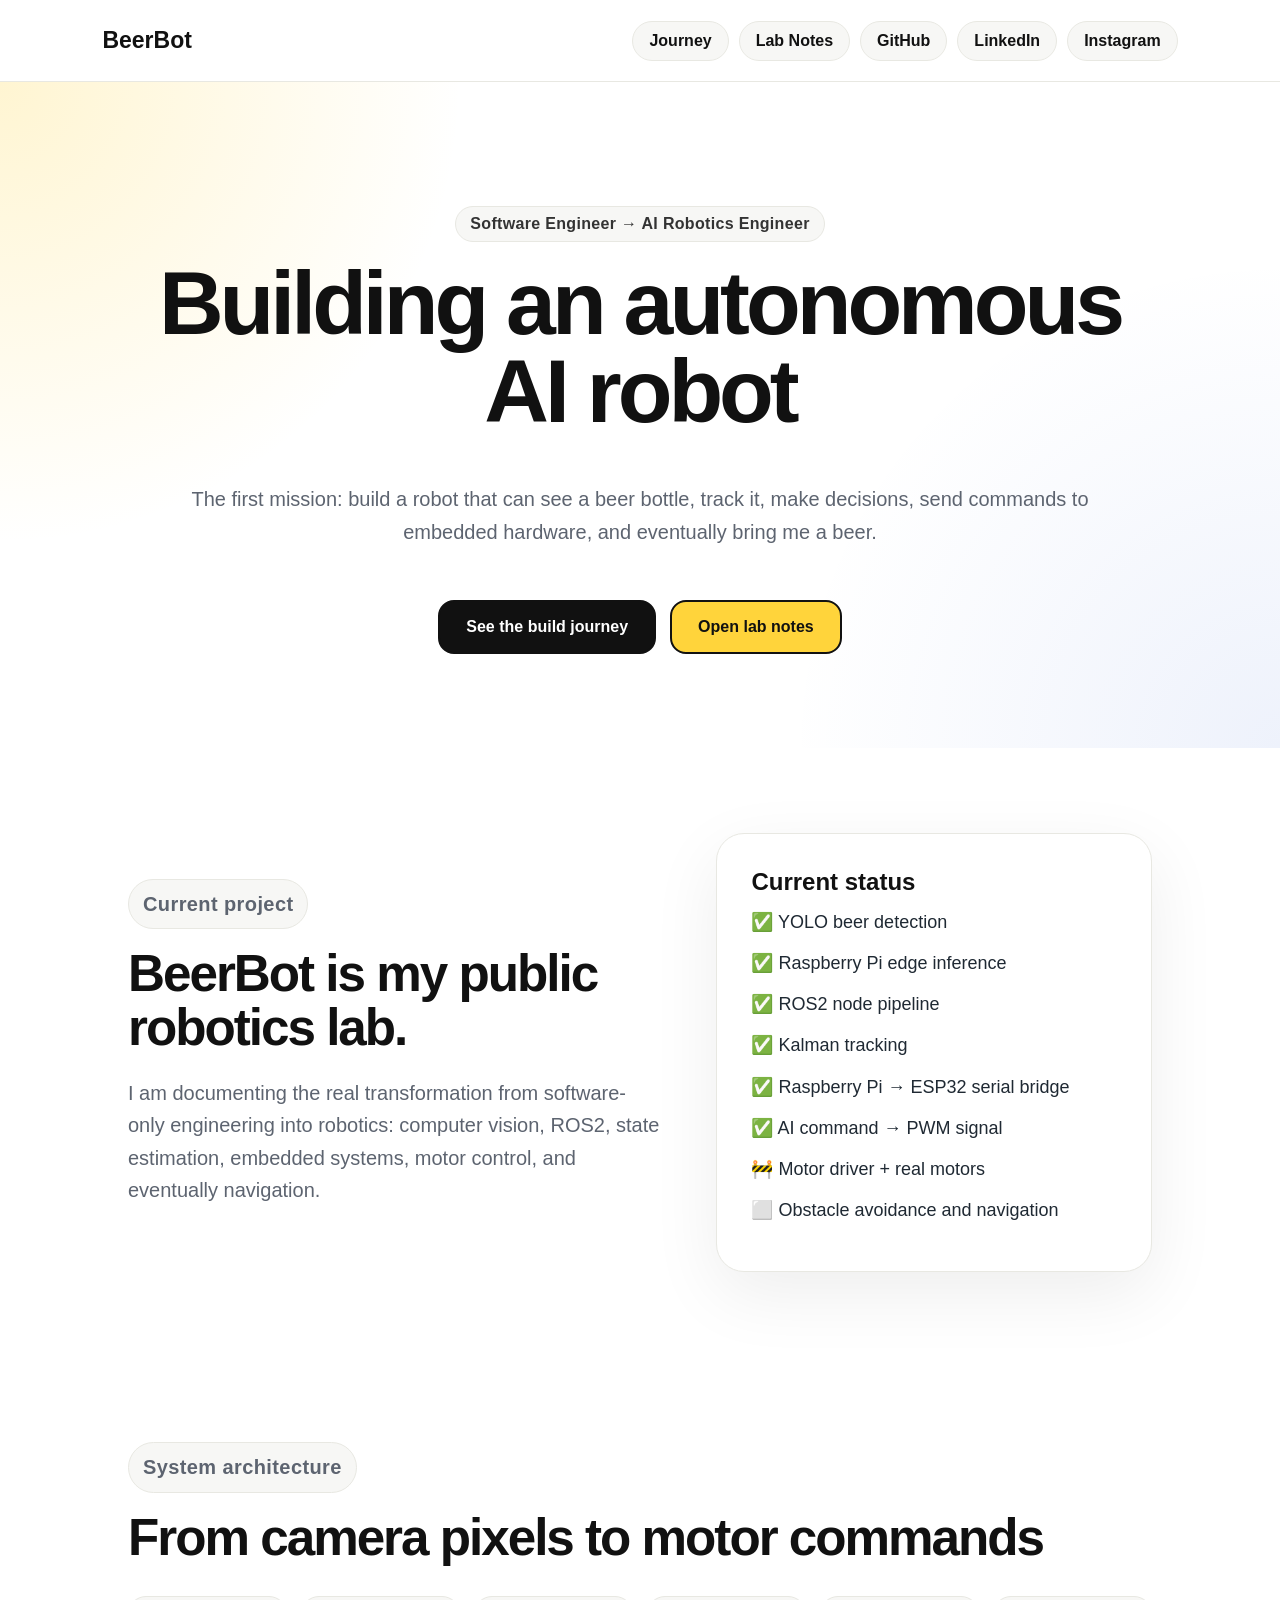
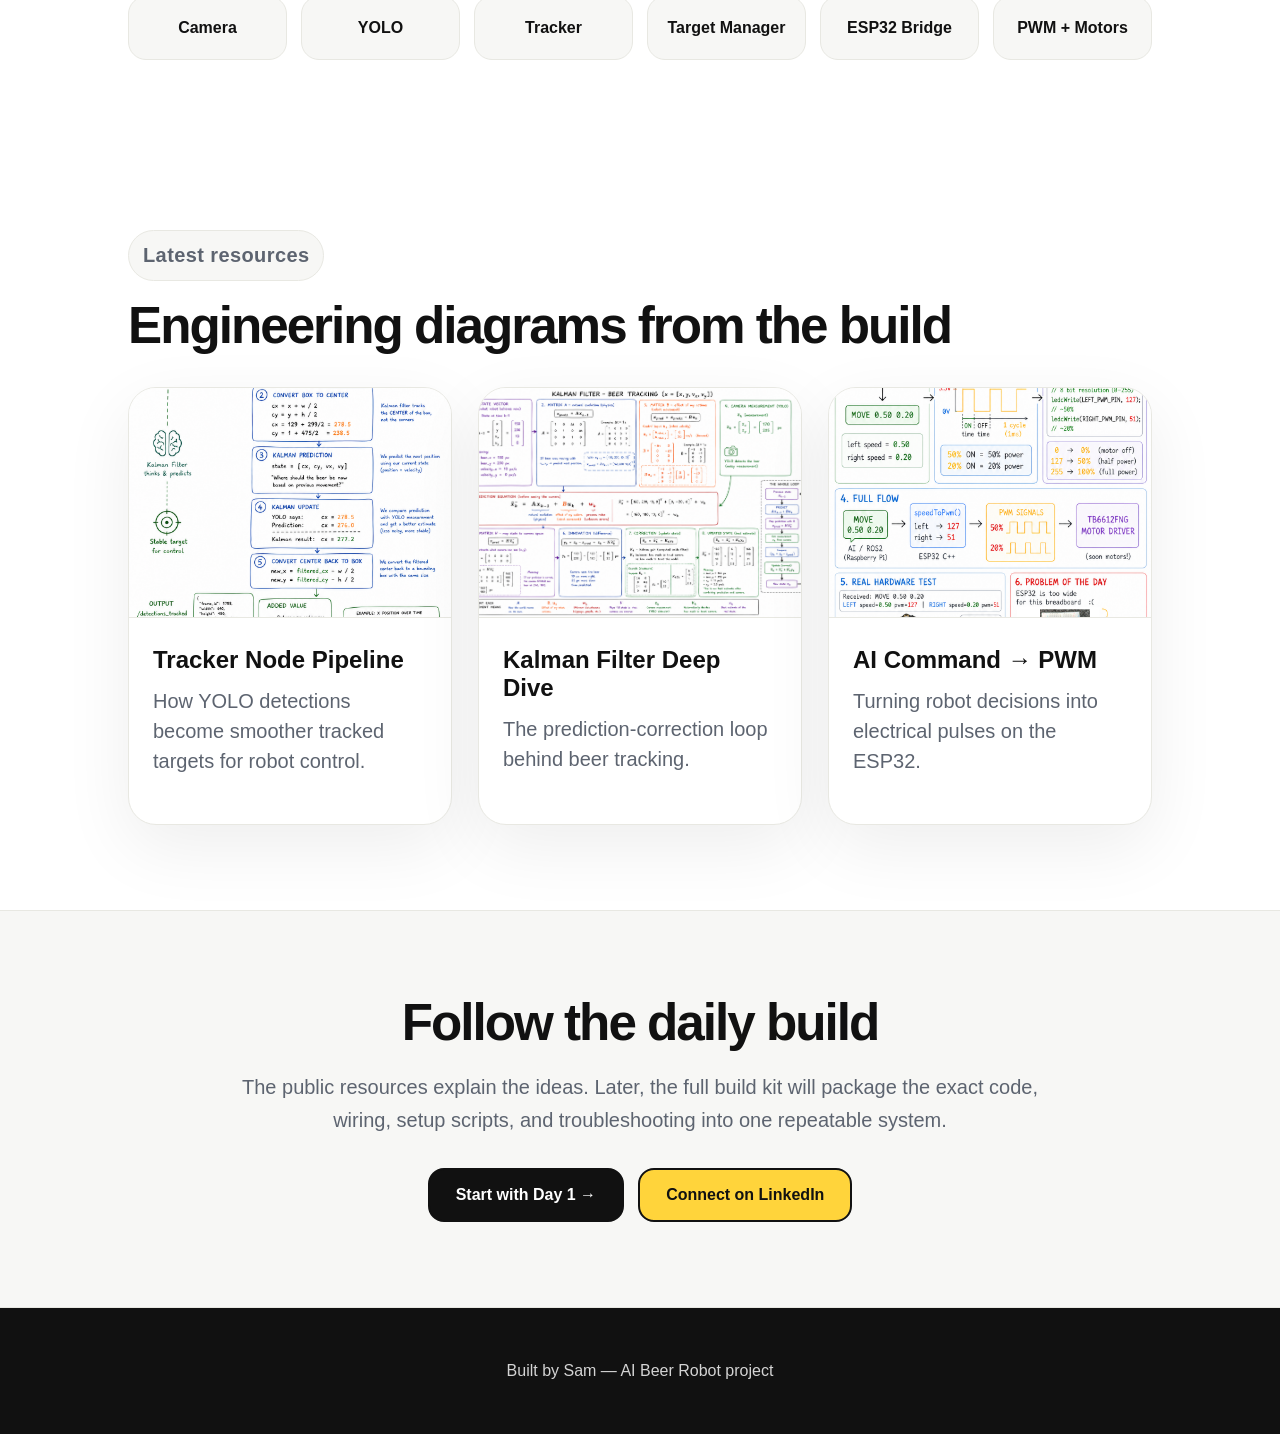
==== commit daf123f6: "corrected html" ====
--- a/docs/index.html
+++ b/docs/index.html
@@ -7,21 +7,21 @@
   <link rel="stylesheet" href="style.css" />
 </head>
 <body>
-  <nav class="nav">
-    <a class="logo" href="index.html">🍺🤖 BeerBot</a>
+    <nav class="nav">
+    <a class="logo" href="index.html">BeerBot</a>
     <div class="links">
       <a href="journey.html">Journey</a>
       <a href="notes.html">Lab Notes</a>
-      <a href="https://github.com/YOUR_GITHUB" target="_blank" rel="noopener noreferrer">GitHub</a>
-      <a href="https://linkedin.com/in/YOUR_LINKEDIN" target="_blank" rel="noopener noreferrer">LinkedIn</a>
-      <a href="https://instagram.com/YOUR_INSTAGRAM" target="_blank" rel="noopener noreferrer">Instagram</a>
+      <a href="https://github.com/samrondzel/beer_robot" target="_blank" rel="noopener noreferrer">GitHub</a>
+      <a href="https://www.linkedin.com/in/samrondel/" target="_blank" rel="noopener noreferrer">LinkedIn</a>
+      <a href="https://www.instagram.com/samrondzel/" target="_blank" rel="noopener noreferrer">Instagram</a>
     </div>
   </nav>
 
   <main>
     <section class="hero">
       <p class="eyebrow">Software Engineer → AI Robotics Engineer</p>
-      <h1>Building an autonomous AI robot 🤖🍺</h1>
+      <h1>Building an autonomous AI robot</h1>
       <p class="hero-text">
         The first mission: build a robot that can see a beer bottle, track it, make decisions,
         send commands to embedded hardware, and eventually bring me a beer.
@@ -97,13 +97,13 @@
       </p>
       <div class="buttons">
         <a class="primary" href="journey.html">Start with Day 1 →</a>
-        <a class="secondary" href="https://linkedin.com/in/YOUR_LINKEDIN" target="_blank" rel="noopener noreferrer">Connect on LinkedIn</a>
+        <a class="secondary" href="https://www.linkedin.com/in/samrondel/" target="_blank" rel="noopener noreferrer">Connect on LinkedIn</a>
       </div>
     </section>
   </main>
 
   <footer>
-    <p>Built by YOUR_NAME — AI Beer Robot project</p>
+    <p>Built by Sam — AI Beer Robot project</p>
   </footer>
 </body>
 </html>
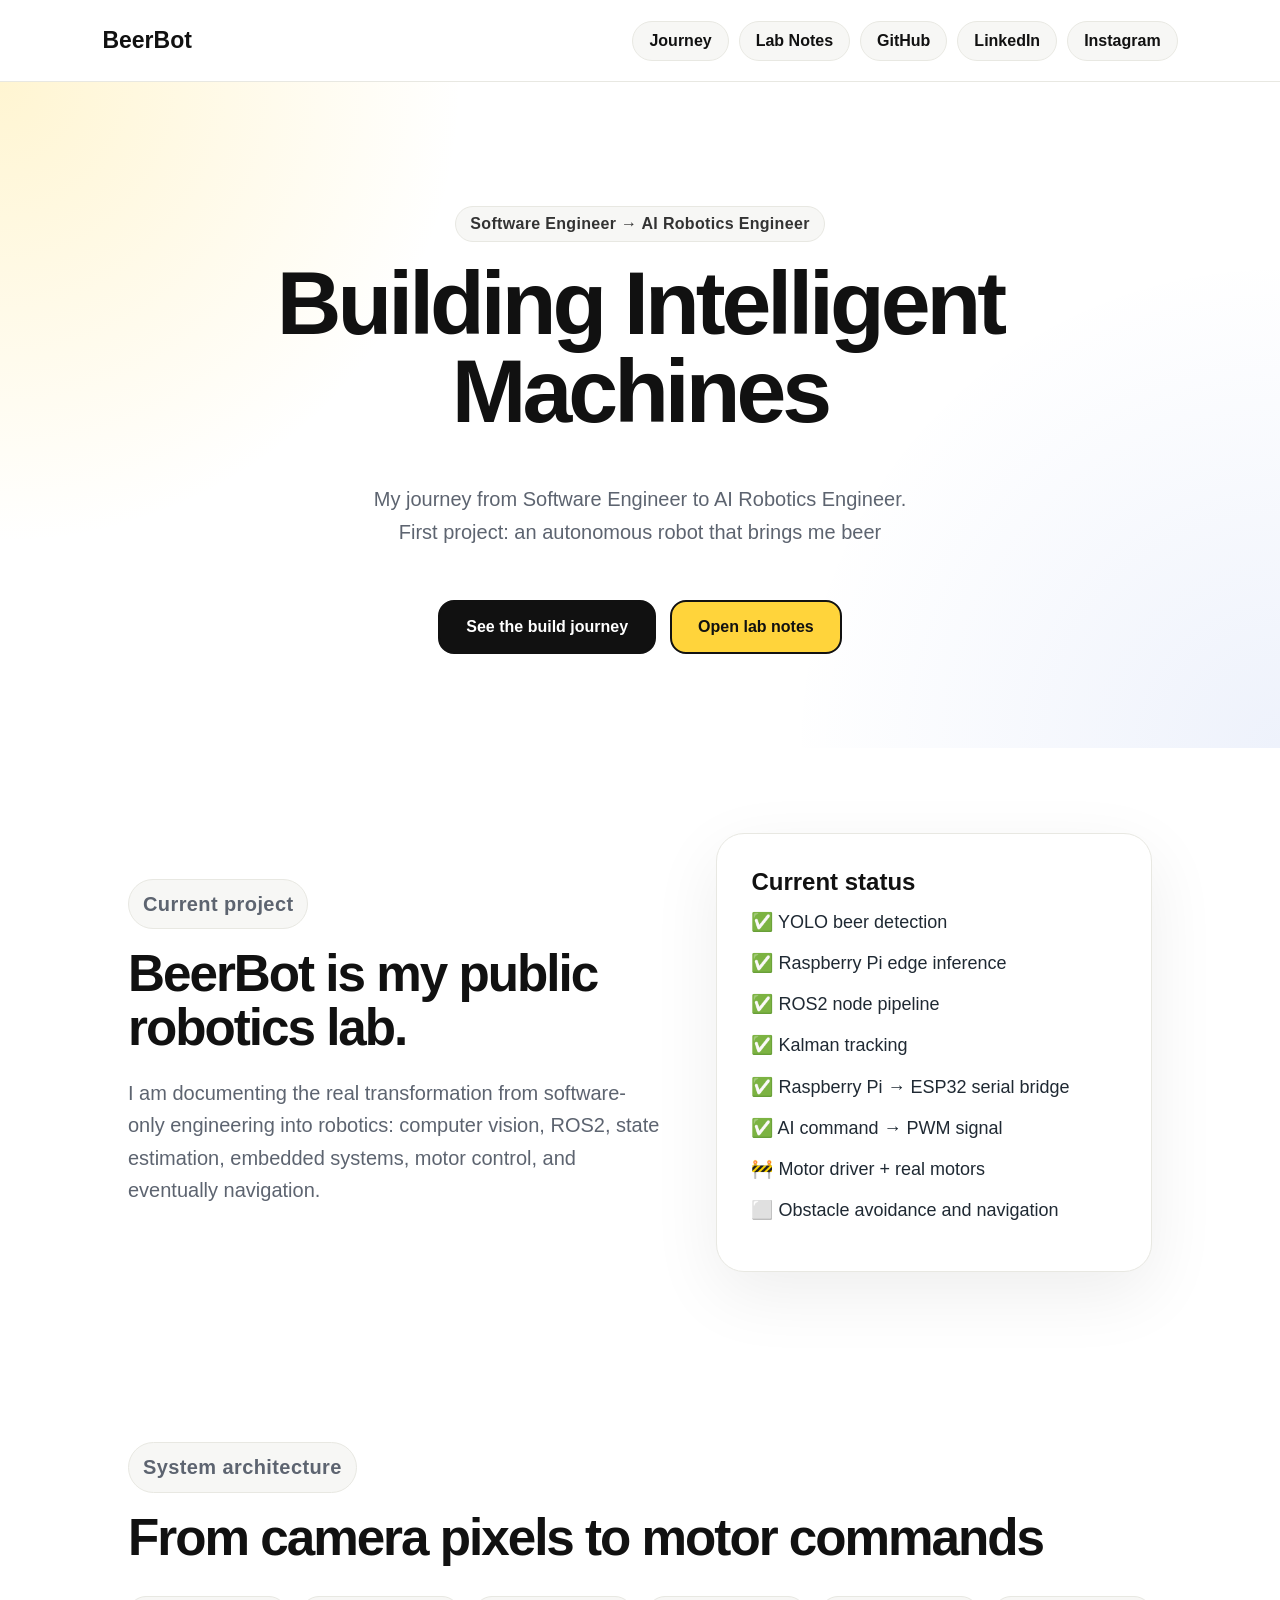
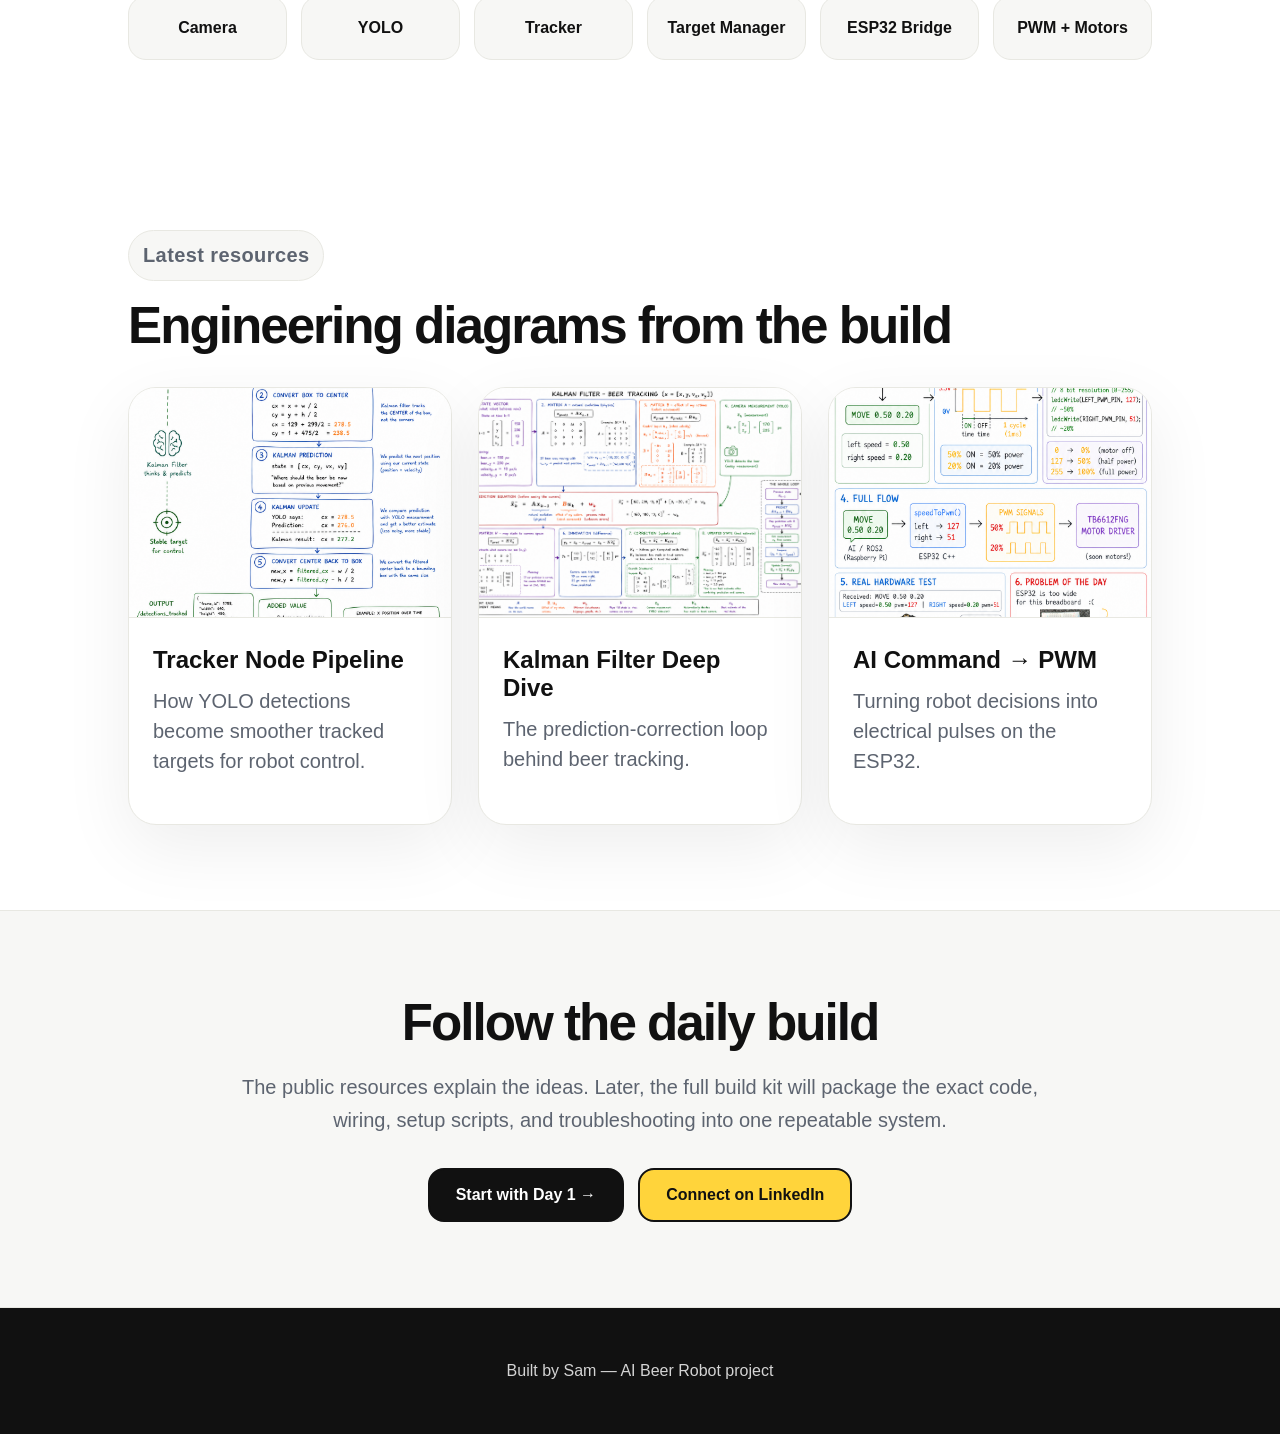
==== commit aea0766e: "index.html corrections" ====
--- a/docs/index.html
+++ b/docs/index.html
@@ -21,10 +21,11 @@
   <main>
     <section class="hero">
       <p class="eyebrow">Software Engineer → AI Robotics Engineer</p>
-      <h1>Building an autonomous AI robot</h1>
+      <h1>Building Intelligent Machines</h1>
       <p class="hero-text">
-        The first mission: build a robot that can see a beer bottle, track it, make decisions,
-        send commands to embedded hardware, and eventually bring me a beer.
+        My journey from Software Engineer to AI Robotics Engineer.
+        <br>
+        First project: an autonomous robot that brings me beer
       </p>
       <div class="buttons">
         <a class="primary" href="journey.html">See the build journey</a>
--- a/docs/style.css
+++ b/docs/style.css
@@ -386,3 +386,131 @@
     height: 170px;
   }
 }
+
+
+/* =========================
+   Responsive / Mobile
+========================= */
+
+img {
+  max-width: 100%;
+  height: auto;
+}
+
+@media (max-width: 900px) {
+  body {
+    overflow-x: hidden;
+  }
+
+  nav {
+    height: auto;
+    padding: 18px 20px;
+    flex-direction: column;
+    gap: 14px;
+    align-items: flex-start;
+  }
+
+  .links {
+    display: flex;
+    flex-wrap: wrap;
+    gap: 10px;
+  }
+
+  .links a {
+    margin-left: 0;
+    padding: 10px 14px;
+    font-size: 14px;
+  }
+
+  .hero {
+    min-height: auto;
+    padding: 55px 22px;
+    text-align: left;
+    align-items: flex-start;
+  }
+
+  h1 {
+    font-size: clamp(38px, 12vw, 58px);
+    line-height: 1.05;
+    letter-spacing: -1.5px;
+  }
+
+  .hero p {
+    font-size: 18px;
+  }
+
+  .buttons {
+    width: 100%;
+  }
+
+  .buttons a {
+    display: block;
+    width: 100%;
+    text-align: center;
+    margin: 10px 0;
+  }
+
+  section {
+    padding: 55px 22px;
+  }
+
+  section h2 {
+    font-size: 34px;
+  }
+
+  .grid {
+    grid-template-columns: 1fr;
+  }
+
+  .robot-card,
+  .resource-card,
+  .day-card,
+  .card {
+    width: 100%;
+    padding: 24px;
+    border-radius: 20px;
+  }
+
+  .architecture {
+    padding: 24px;
+    font-size: 18px;
+    line-height: 1.8;
+    overflow-x: auto;
+  }
+
+  .resource-image,
+  .day-card img {
+    width: 100%;
+    border-radius: 14px;
+  }
+
+  footer {
+    padding: 40px 20px;
+  }
+}
+
+@media (max-width: 480px) {
+  .logo {
+    font-size: 20px;
+  }
+
+  h1 {
+    font-size: 40px;
+  }
+
+  .hero p,
+  .day-card p,
+  .resource-card p,
+  .card p {
+    font-size: 16px;
+  }
+
+  section h2 {
+    font-size: 30px;
+  }
+
+  .links a {
+    flex: 1 1 auto;
+    text-align: center;
+  }
+}
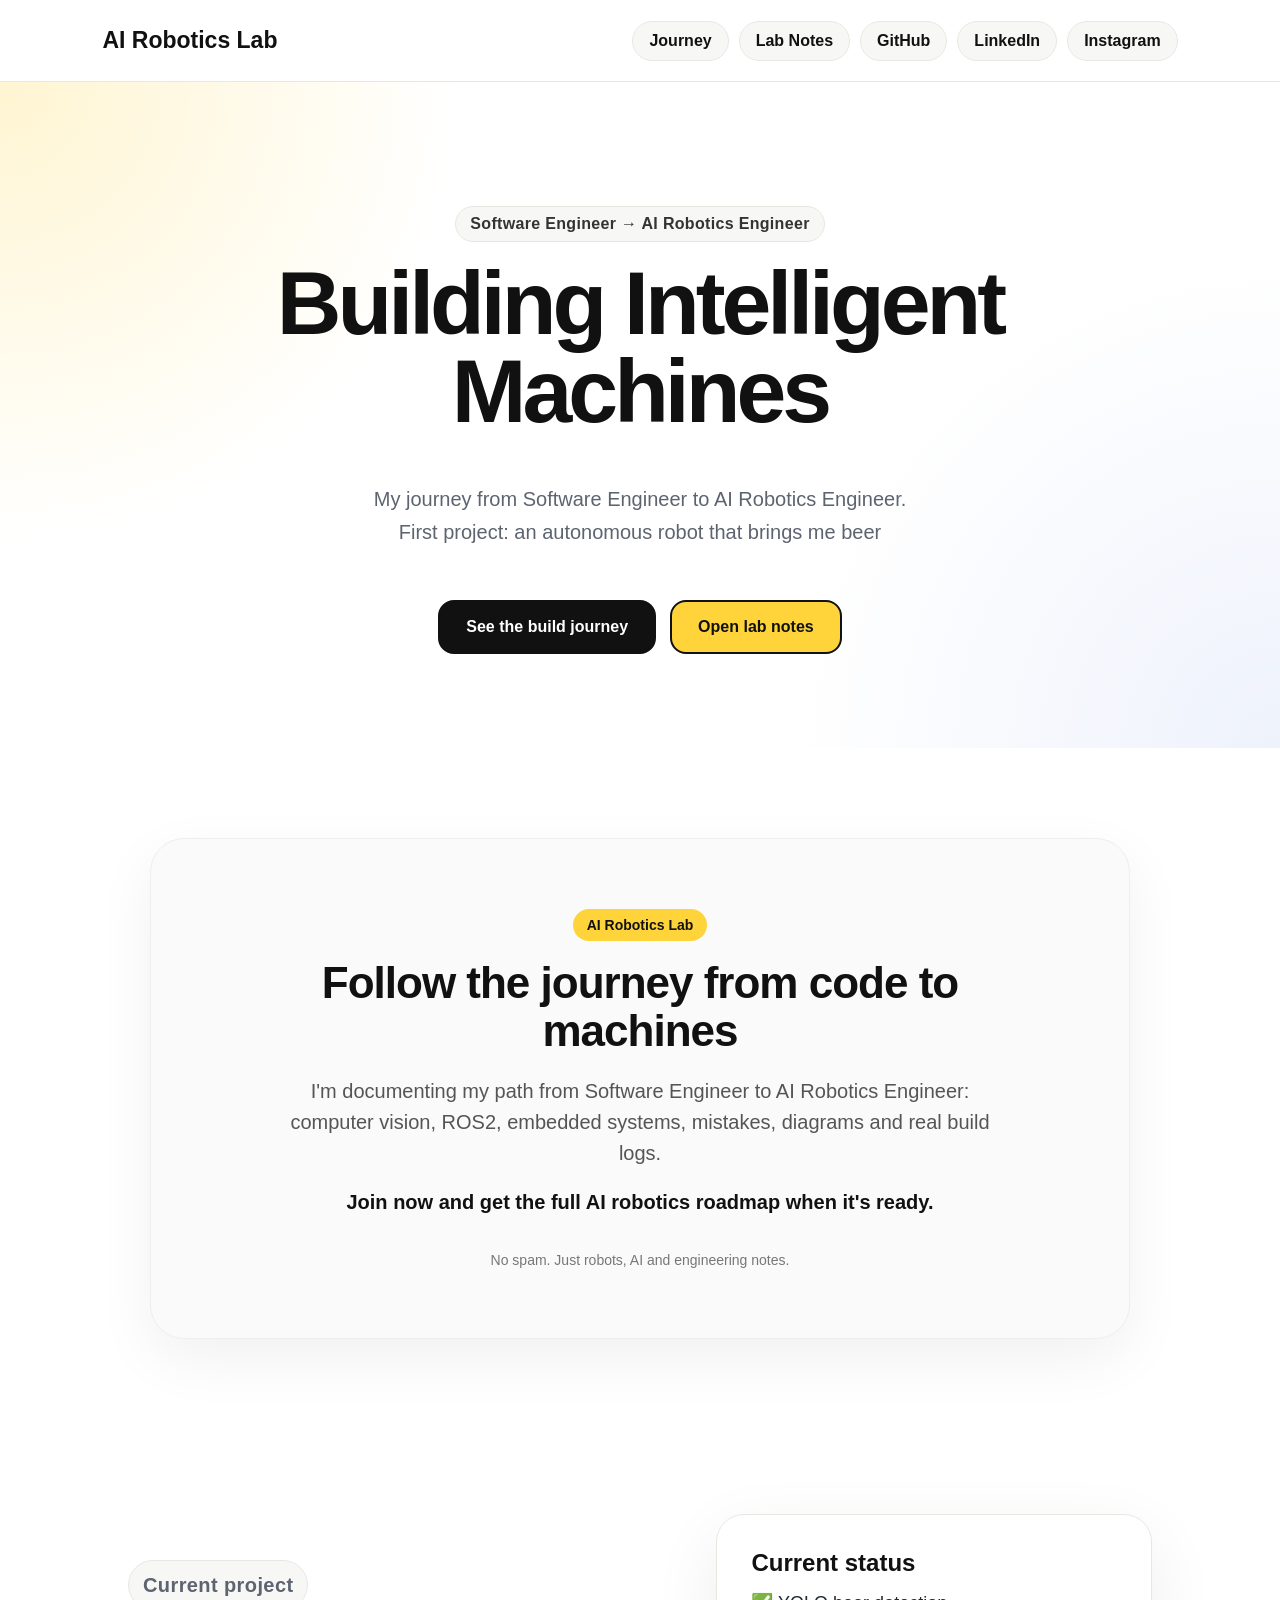
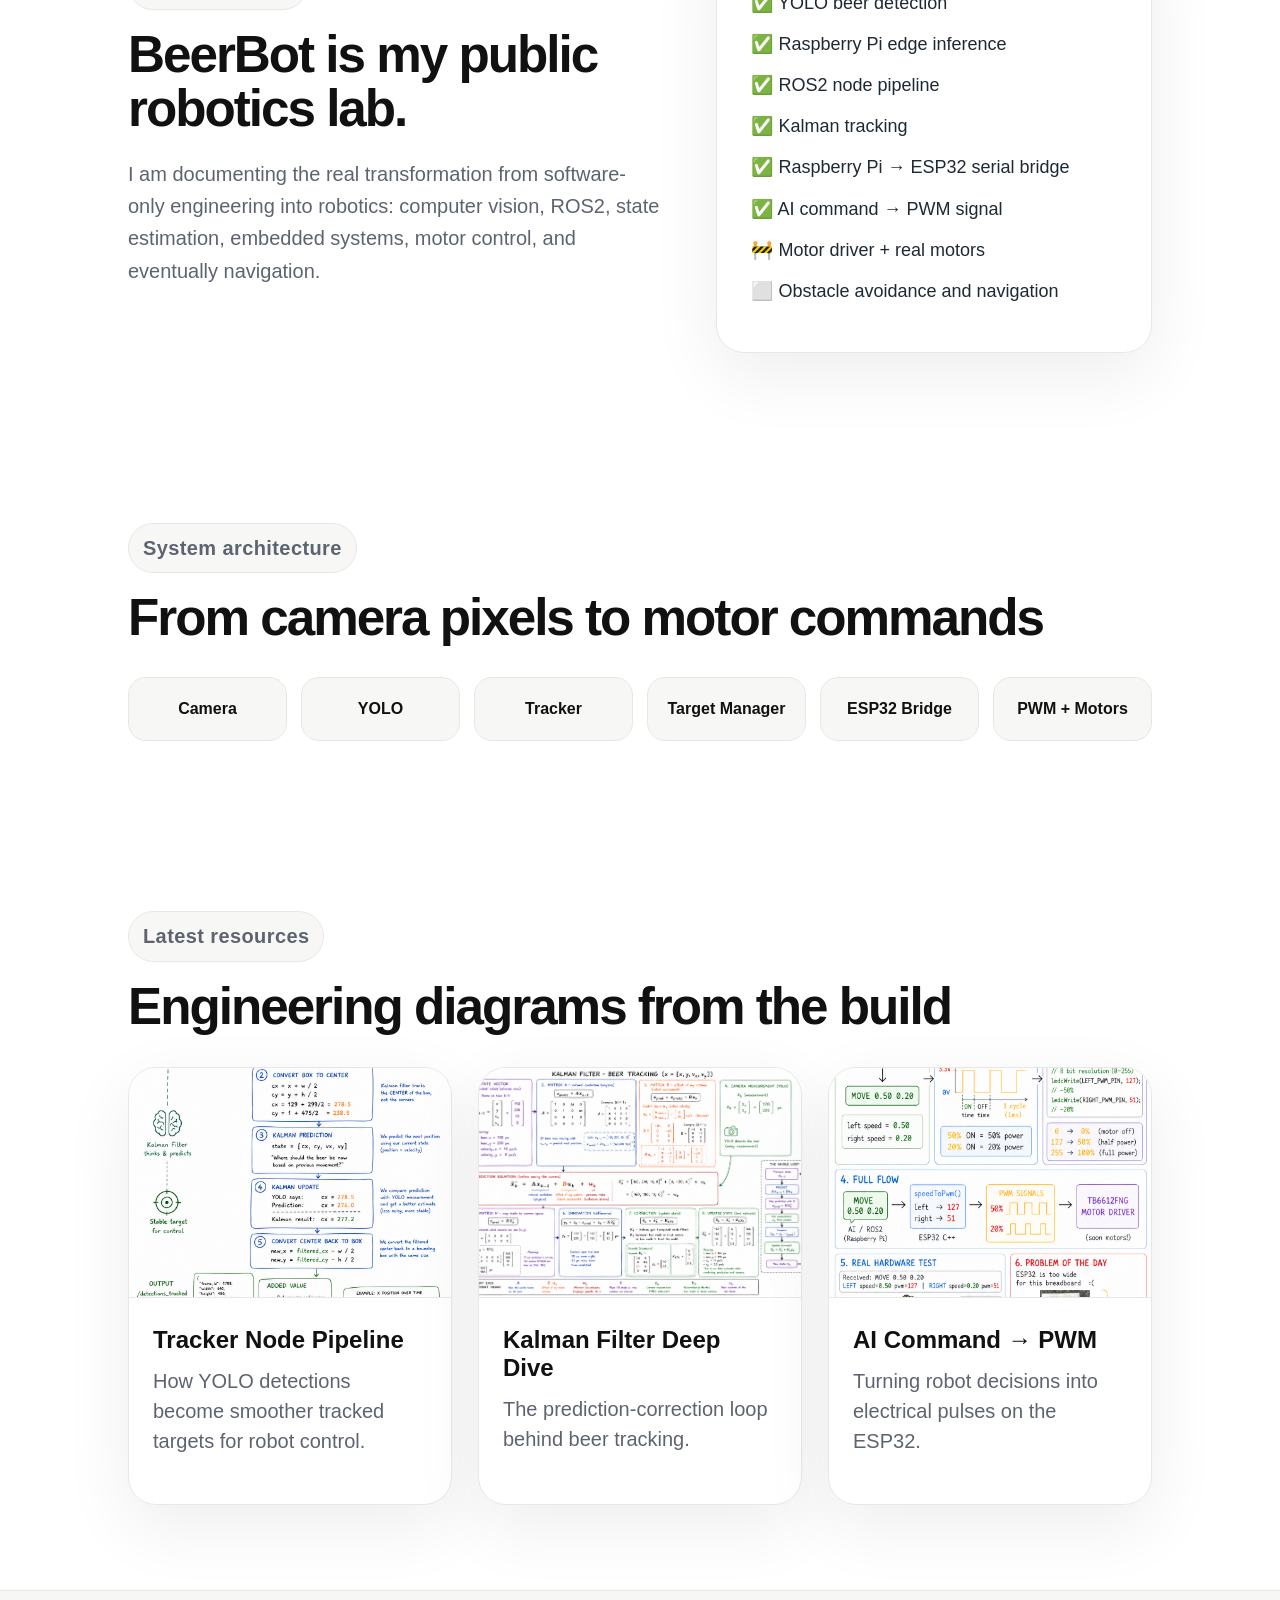
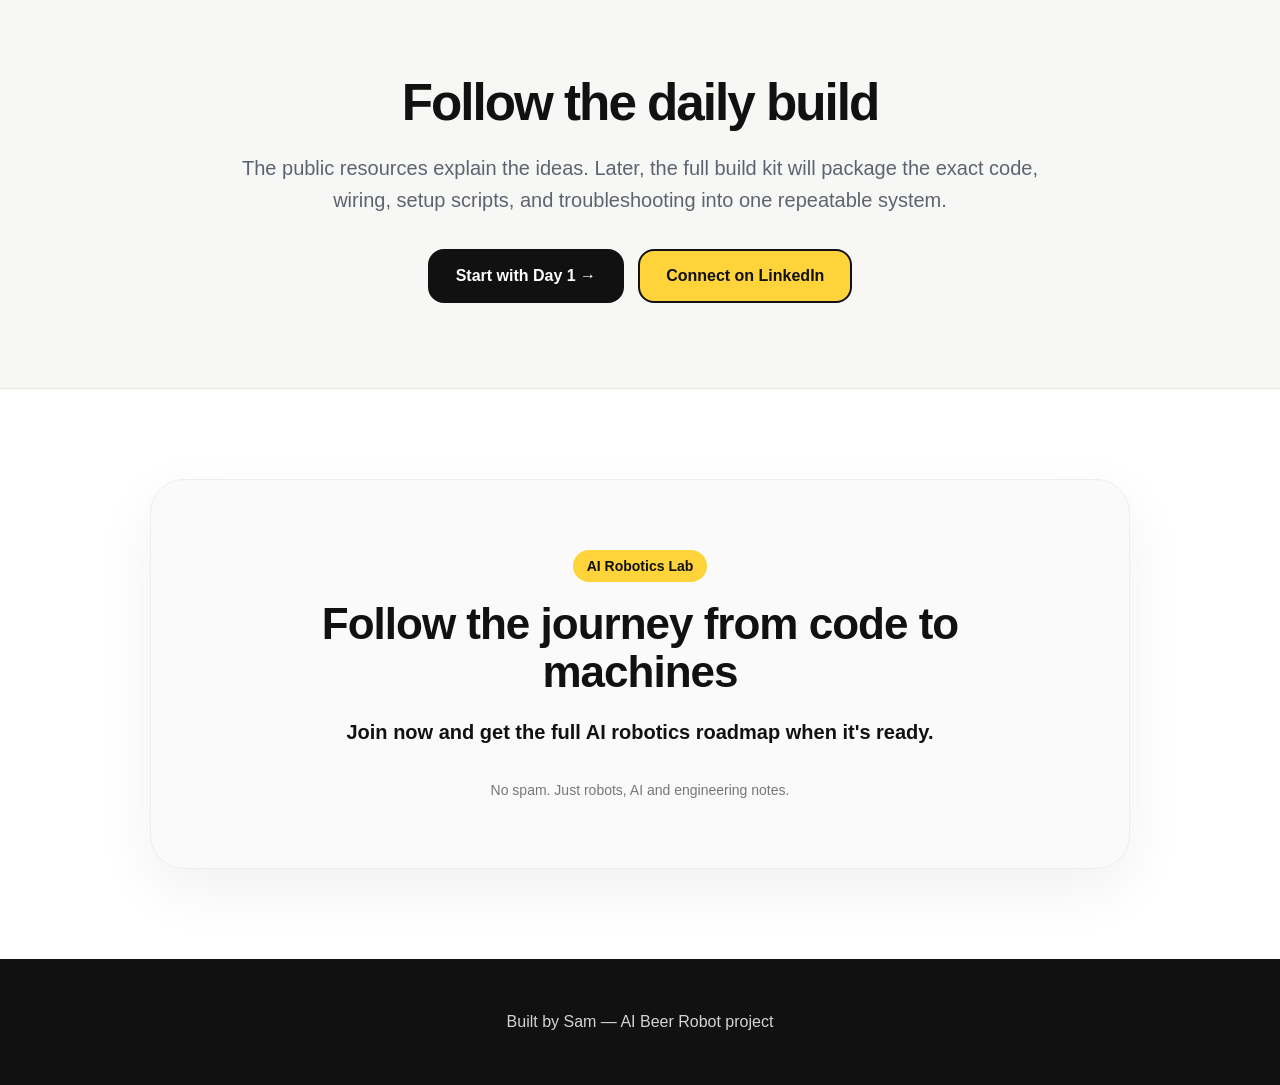
==== commit e68f6e8b: "beehiiv form" ====
--- a/docs/index.html
+++ b/docs/index.html
@@ -3,12 +3,12 @@
 <head>
   <meta charset="UTF-8" />
   <meta name="viewport" content="width=device-width, initial-scale=1.0" />
-  <title>BeerBot — AI Robotics Journey</title>
+  <title>AI Robotics Lab</title>
   <link rel="stylesheet" href="style.css" />
 </head>
 <body>
     <nav class="nav">
-    <a class="logo" href="index.html">BeerBot</a>
+    <a class="logo" href="index.html">AI Robotics Lab</a>
     <div class="links">
       <a href="journey.html">Journey</a>
       <a href="notes.html">Lab Notes</a>
@@ -31,6 +31,27 @@
         <a class="primary" href="journey.html">See the build journey</a>
         <a class="secondary" href="notes.html">Open lab notes</a>
       </div>
+    </section>
+
+    <section class="email-section" id="newsletter">
+      <div class="email-badge">AI Robotics Lab</div>
+
+      <h2>Follow the journey from code to machines</h2>
+
+      <p>
+        I'm documenting my path from Software Engineer to AI Robotics Engineer:
+        computer vision, ROS2, embedded systems, mistakes, diagrams and real build logs.
+      </p>
+
+      <p class="email-promise">
+        Join now and get the full AI robotics roadmap when it's ready.
+      </p>
+
+      <div class="beehiiv-form">
+        <script async src="https://subscribe-forms.beehiiv.com/v3/loader.js" data-beehiiv-form="343acbce-effb-416f-a105-92e43528651b"></script>
+      </div>
+
+      <small>No spam. Just robots, AI and engineering notes.</small>
     </section>
 
     <section class="section two-col">
@@ -103,6 +124,22 @@
     </section>
   </main>
 
+  <section class="email-section" id="newsletter">
+    <div class="email-badge">AI Robotics Lab</div>
+
+    <h2>Follow the journey from code to machines</h2>
+
+    <p class="email-promise">
+      Join now and get the full AI robotics roadmap when it's ready.
+    </p>
+
+    <div class="beehiiv-form">
+      <script async src="https://subscribe-forms.beehiiv.com/v3/loader.js" data-beehiiv-form="343acbce-effb-416f-a105-92e43528651b"></script>
+    </div>
+
+    <small>No spam. Just robots, AI and engineering notes.</small>
+  </section>
+
   <footer>
     <p>Built by Sam — AI Beer Robot project</p>
   </footer>
--- a/docs/style.css
+++ b/docs/style.css
@@ -513,4 +513,87 @@
     flex: 1 1 auto;
     text-align: center;
   }
+}
+
+.email-section {
+  max-width: 980px;
+  margin: 90px auto;
+  padding: 70px 42px;
+  text-align: center;
+  background: #fafafa;
+  border: 1px solid #eee;
+  border-radius: 34px;
+  box-shadow: 0 20px 60px rgba(0, 0, 0, 0.06);
+}
+
+.email-badge {
+  display: inline-block;
+  margin-bottom: 18px;
+  padding: 8px 14px;
+  border-radius: 999px;
+  background: #ffd43b;
+  color: #111;
+  font-weight: 800;
+  font-size: 14px;
+}
+
+.email-section h2 {
+  max-width: 760px;
+  margin: 0 auto 20px;
+  font-size: 44px;
+  line-height: 1.1;
+  letter-spacing: -1px;
+}
+
+.email-section p {
+  max-width: 720px;
+  margin: 0 auto;
+  font-size: 20px;
+  line-height: 1.55;
+  color: #555;
+}
+
+.email-promise {
+  margin-top: 18px !important;
+  color: #111 !important;
+  font-weight: 700;
+}
+
+.beehiiv-form {
+  max-width: 560px;
+  margin: 34px auto 0;
+}
+
+.beehiiv-form iframe {
+  width: 100% !important;
+  max-width: 100% !important;
+  border: none !important;
+}
+
+.email-section small {
+  display: block;
+  margin-top: 18px;
+  color: #777;
+  font-size: 14px;
+}
+
+/* Mobile */
+@media (max-width: 700px) {
+  .email-section {
+    margin: 55px 18px;
+    padding: 42px 20px;
+    border-radius: 24px;
+  }
+
+  .email-section h2 {
+    font-size: 32px;
+  }
+
+  .email-section p {
+    font-size: 16px;
+  }
+
+  .beehiiv-form {
+    margin-top: 28px;
+  }
 }
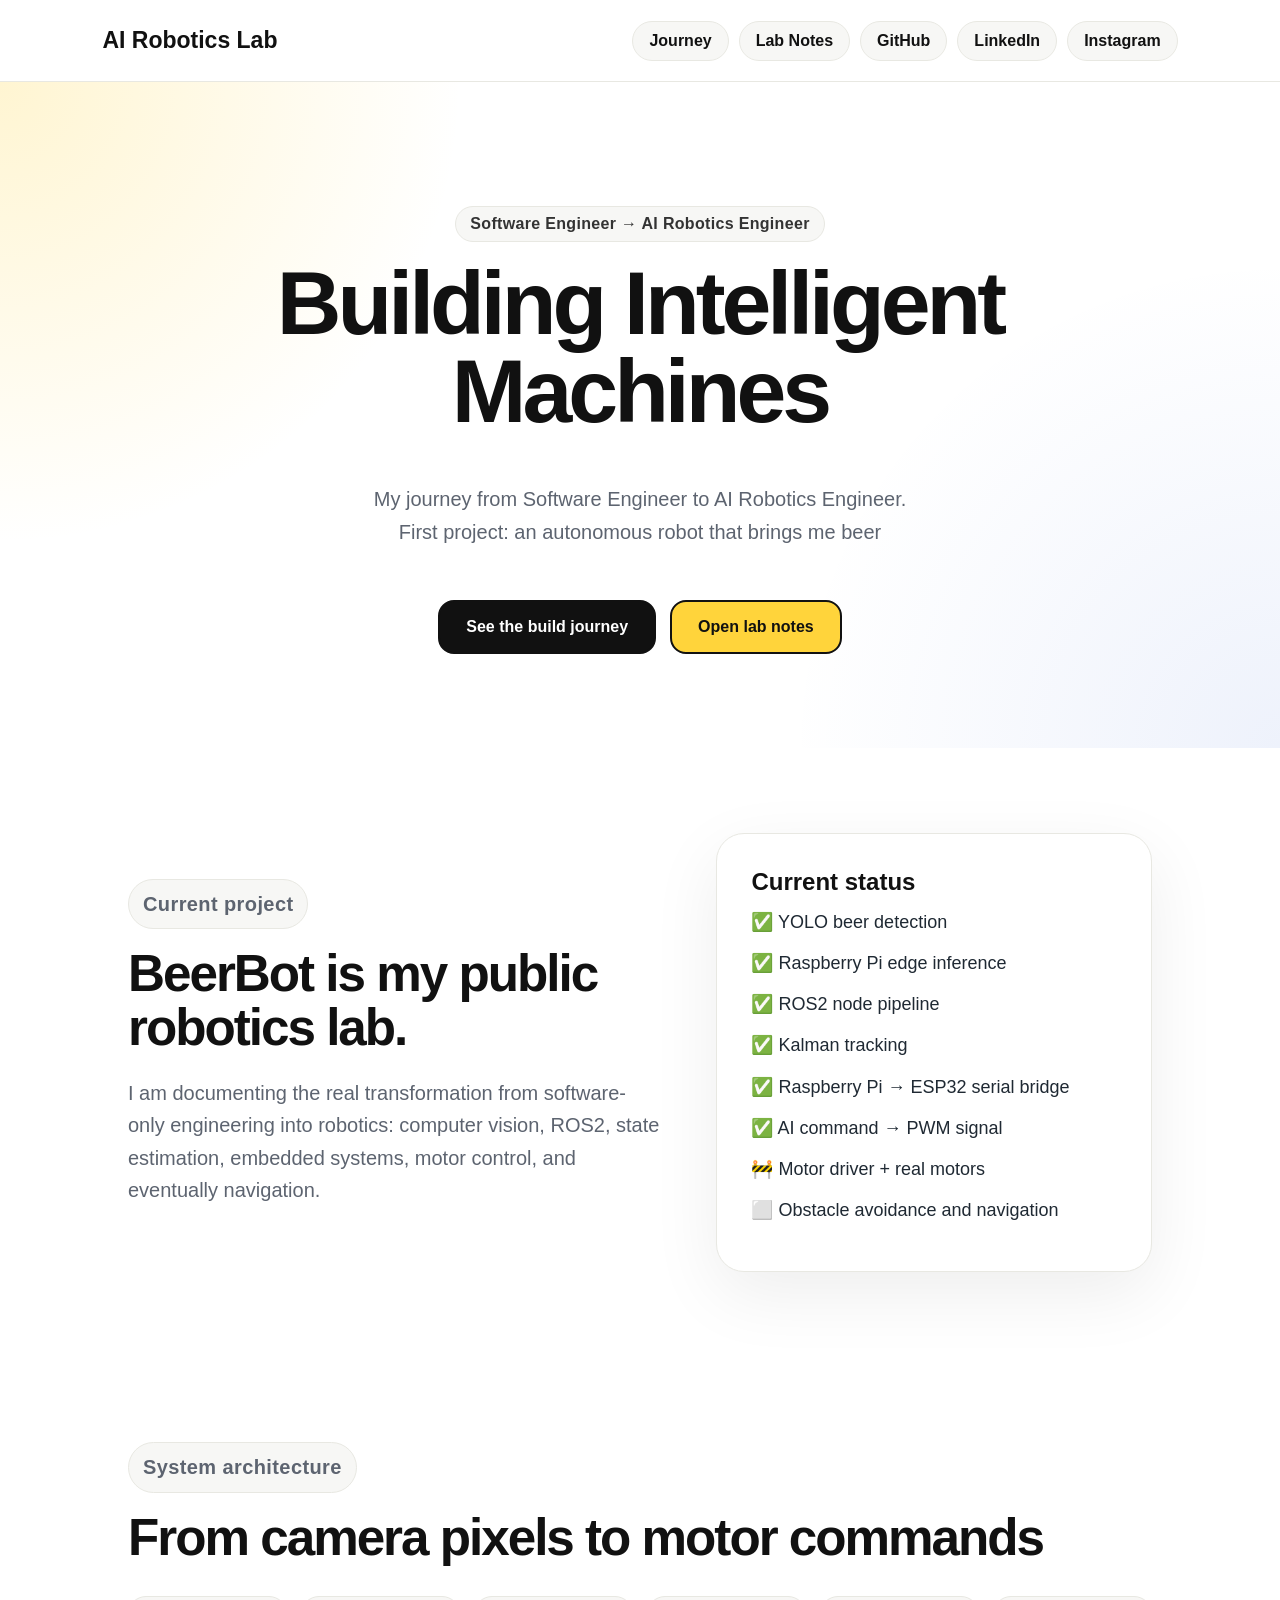
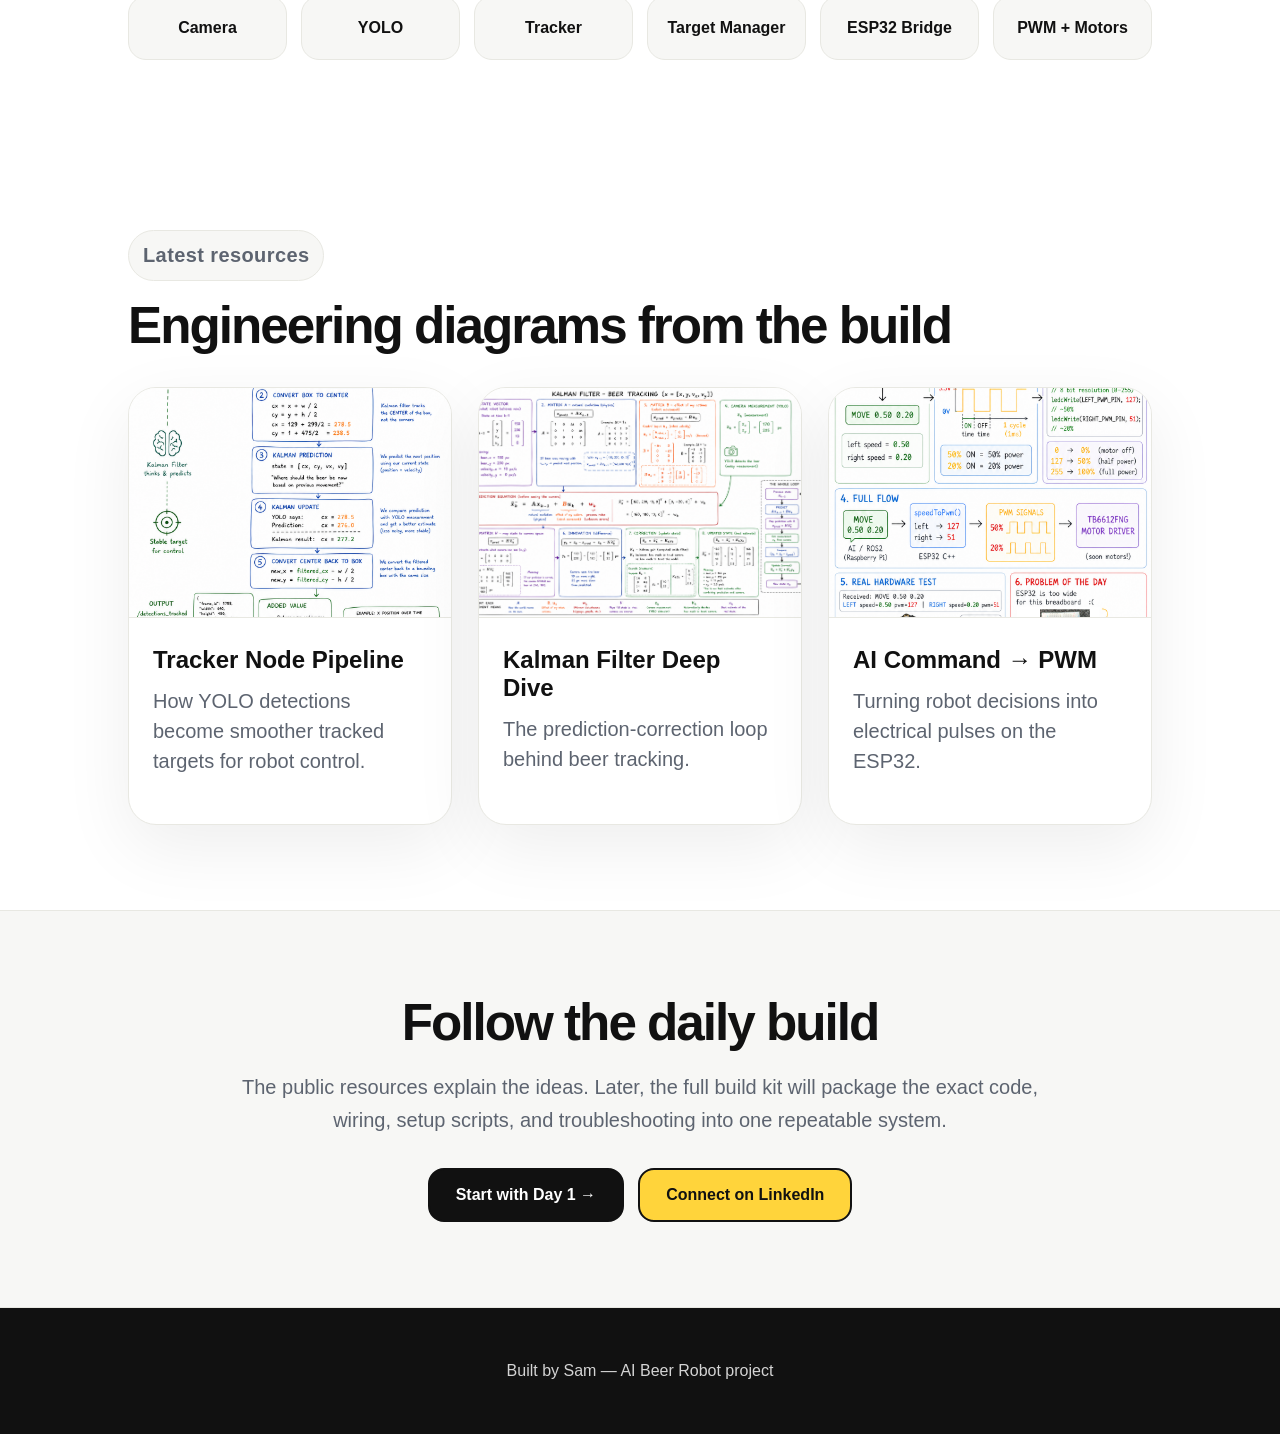
==== commit c917683f: "commented out for now beehiiv form" ====
--- a/docs/index.html
+++ b/docs/index.html
@@ -33,6 +33,7 @@
       </div>
     </section>
 
+    <!--
     <section class="email-section" id="newsletter">
       <div class="email-badge">AI Robotics Lab</div>
 
@@ -53,6 +54,7 @@
 
       <small>No spam. Just robots, AI and engineering notes.</small>
     </section>
+  -->
 
     <section class="section two-col">
       <div>
@@ -124,6 +126,7 @@
     </section>
   </main>
 
+  <!--
   <section class="email-section" id="newsletter">
     <div class="email-badge">AI Robotics Lab</div>
 
@@ -139,6 +142,7 @@
 
     <small>No spam. Just robots, AI and engineering notes.</small>
   </section>
+-->
 
   <footer>
     <p>Built by Sam — AI Beer Robot project</p>
